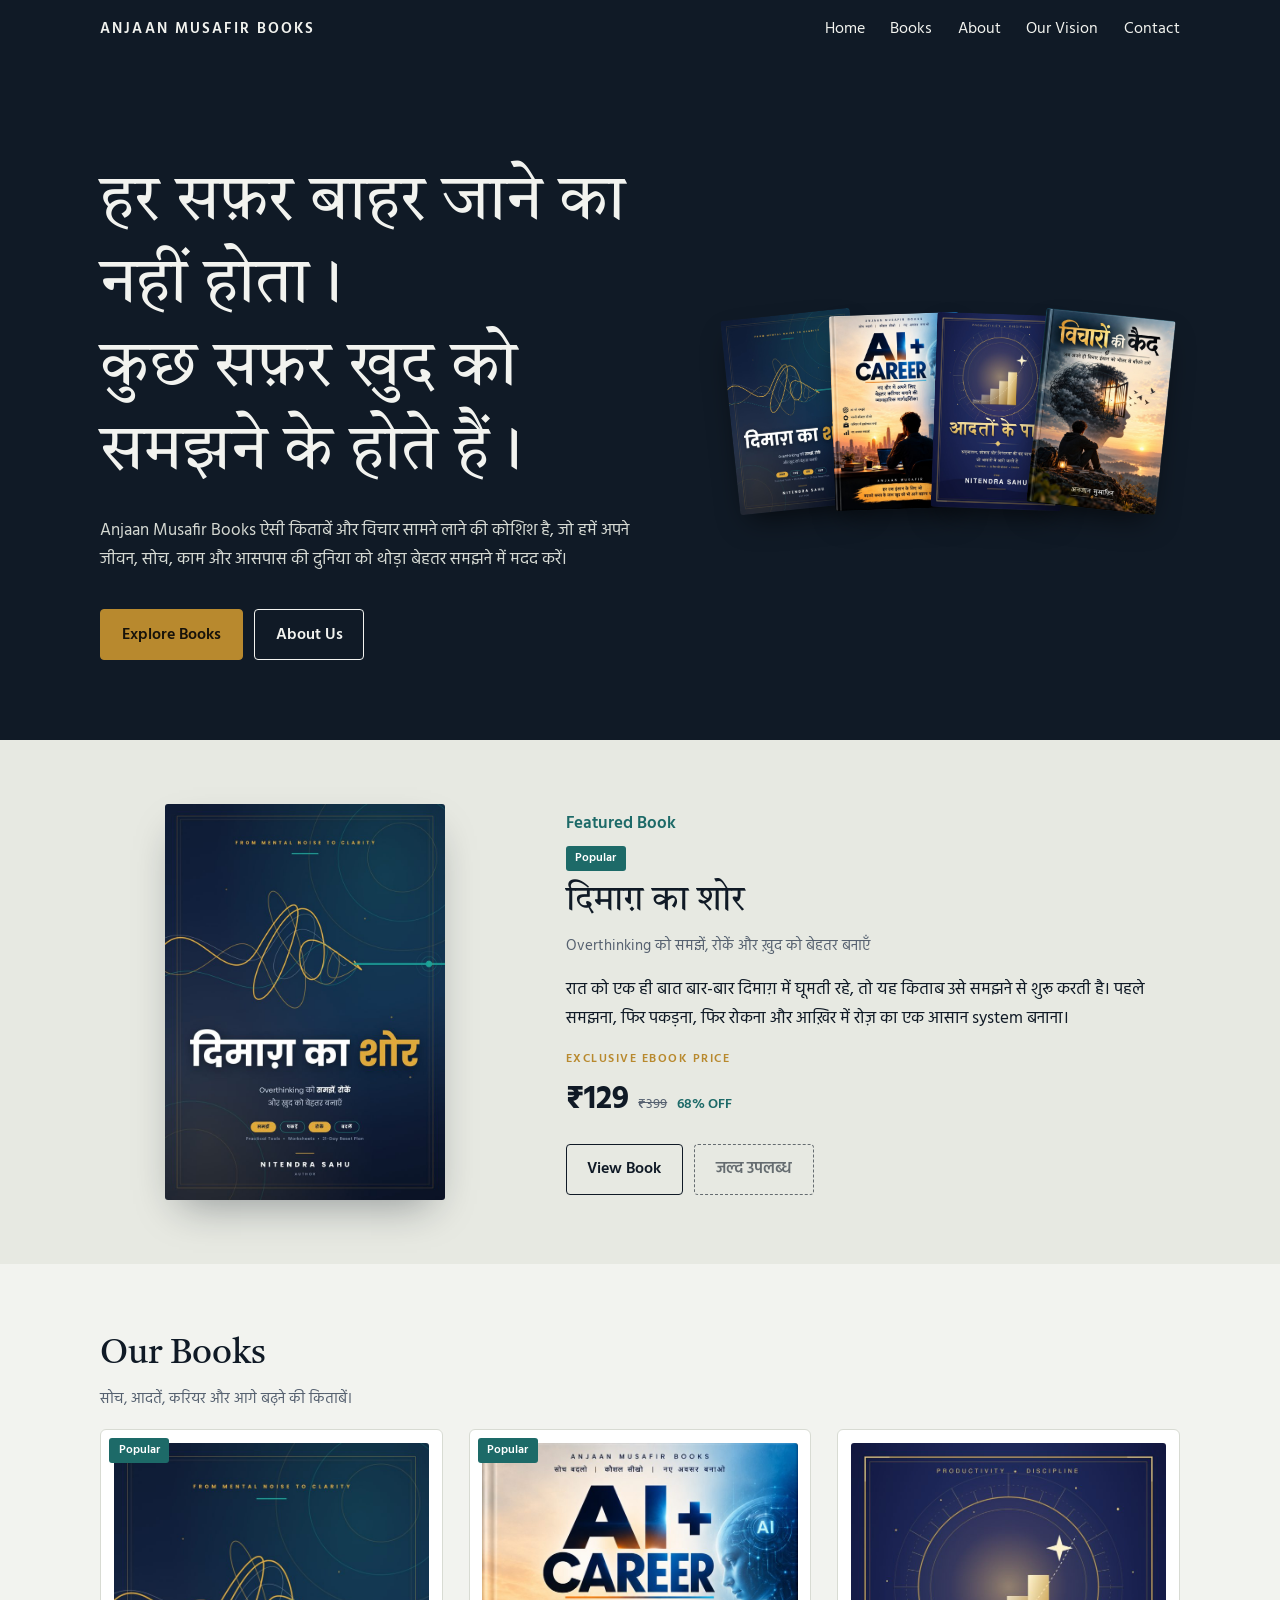
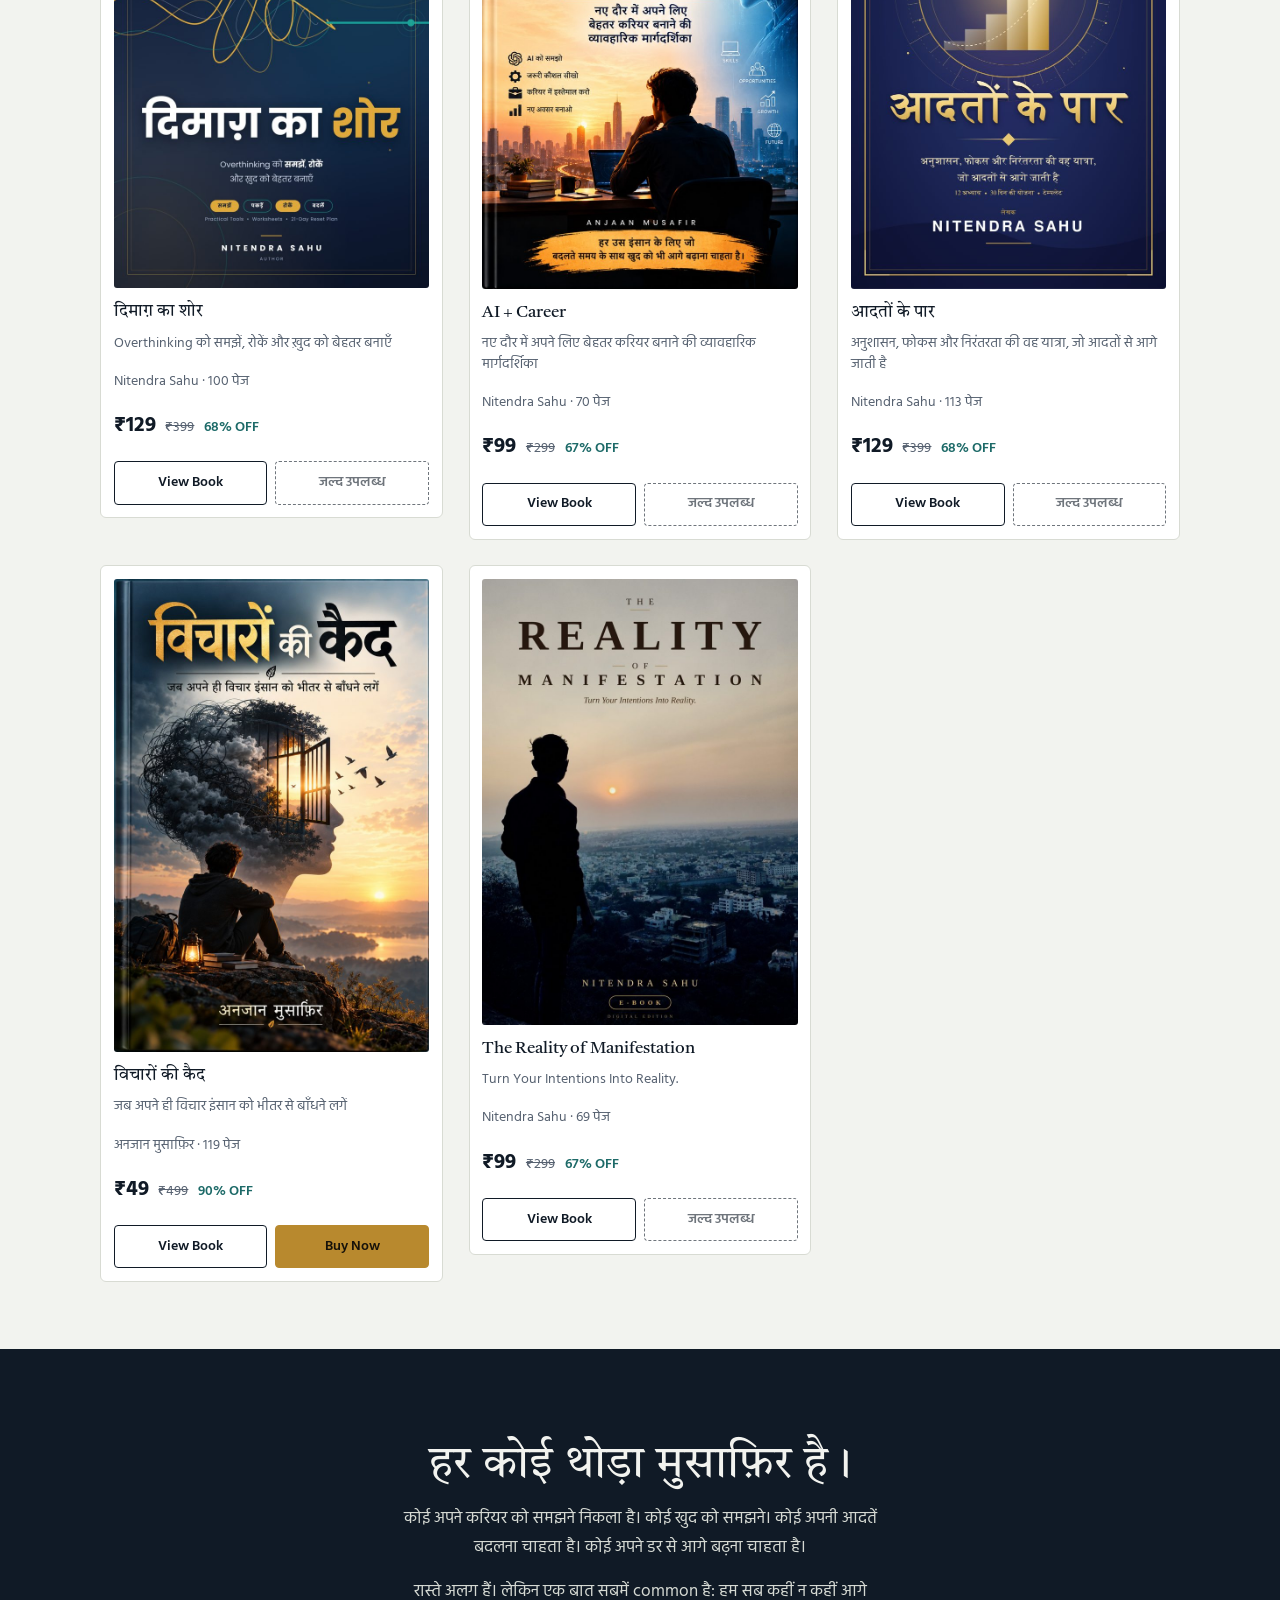
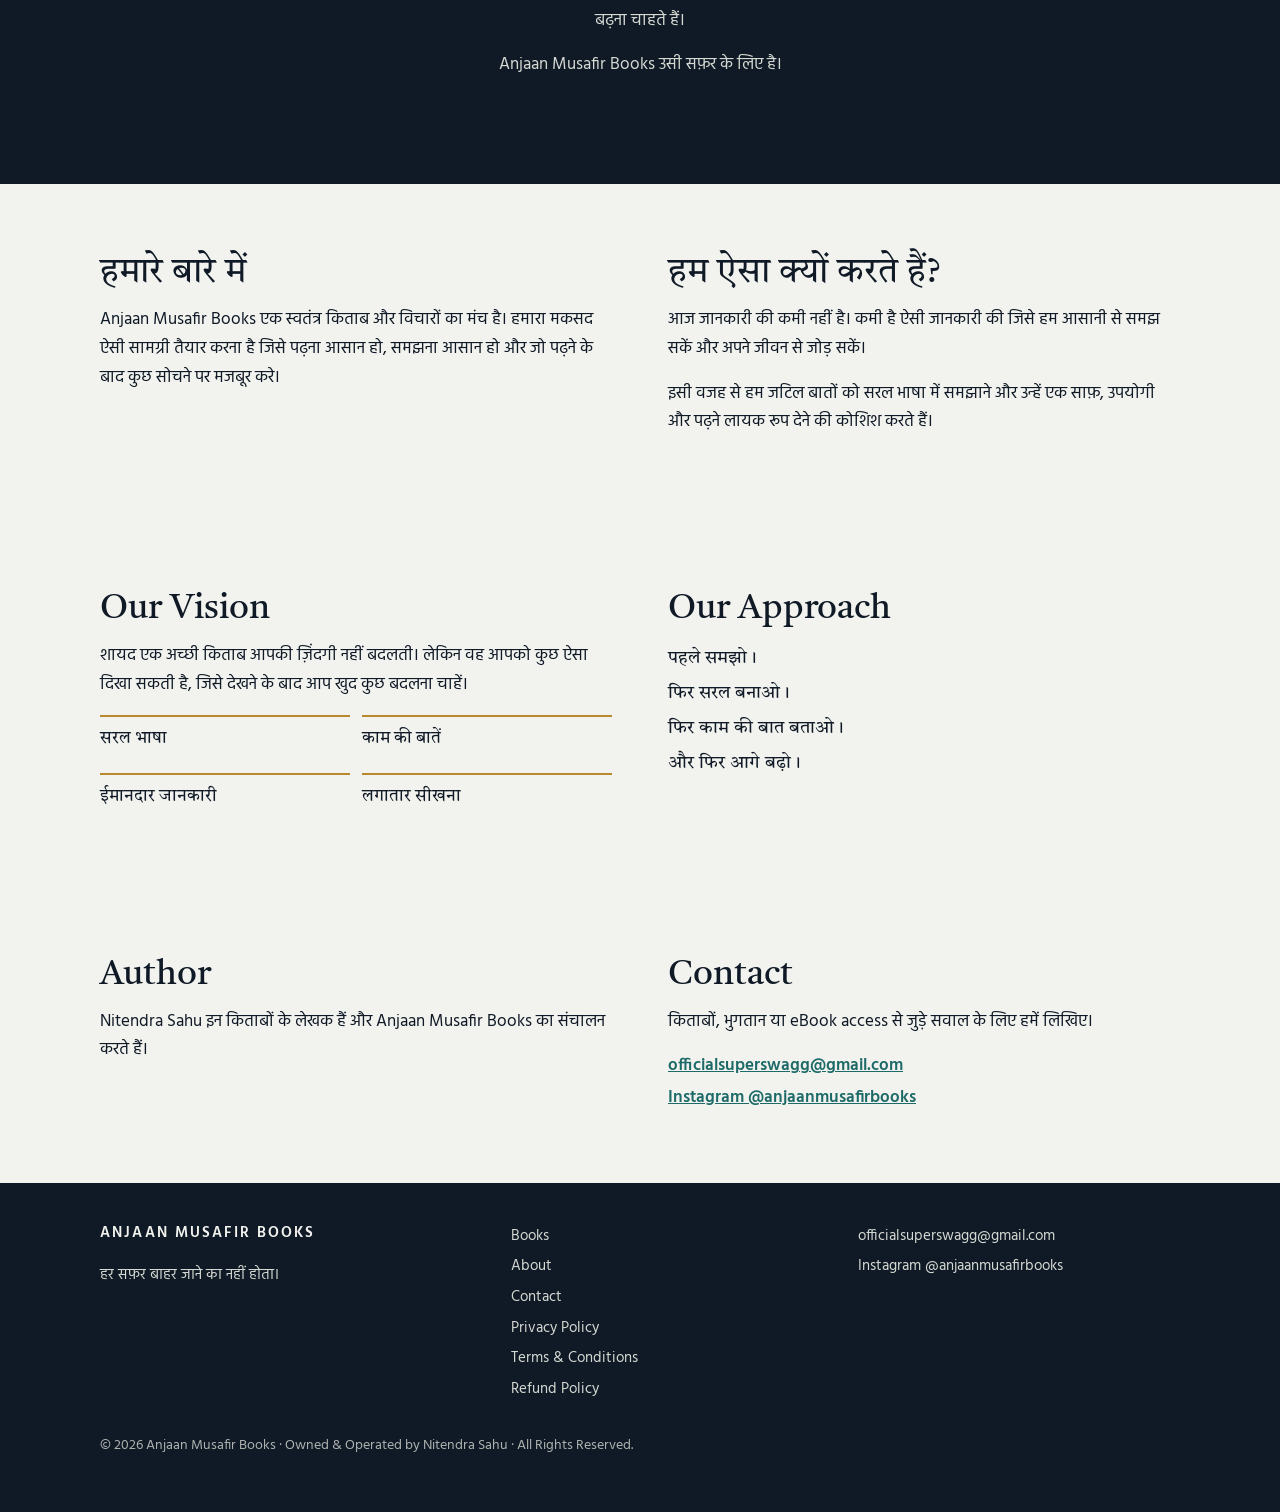
==== index.html @ 86a593a3 "Add files via upload" ====
<!DOCTYPE html>
<html lang="hi">
<head>
<meta charset="utf-8">
<meta name="viewport" content="width=device-width, initial-scale=1">
<title>Anjaan Musafir Books — Hindi eBooks: सोच, आदतें, करियर और AI</title>
<meta name="description" content="Anjaan Musafir Books की Hindi eBooks: Overthinking, आदतें और अनुशासन, AI और करियर, Personal Growth। आसान भाषा, काम की बातें।">
<meta property="og:title" content="Anjaan Musafir Books — Hindi eBooks">
<meta property="og:description" content="हर सफ़र बाहर जाने का नहीं होता। कुछ सफ़र खुद को समझने के होते हैं।">
<meta property="og:type" content="website">
<meta name="keywords" content="Hindi eBooks, Hindi books, self improvement books, productivity books, career books, AI career, Anjaan Musafir Books">
<link rel="icon" href="data:image/svg+xml,%3Csvg xmlns='http://www.w3.org/2000/svg' viewBox='0 0 32 32'%3E%3Crect width='32' height='32' rx='6' fill='%23101a26'/%3E%3Ccircle cx='16' cy='16' r='5' fill='%23b8892e'/%3E%3C/svg%3E">
<link rel="preconnect" href="https://fonts.googleapis.com">
<link rel="preconnect" href="https://fonts.gstatic.com" crossorigin>
<link href="https://fonts.googleapis.com/css2?family=Tiro+Devanagari+Hindi:ital@0;1&family=Hind:wght@400;600&display=swap" rel="stylesheet">
<link rel="stylesheet" href="style.css">
</head>
<body data-page="home">
<a class="skip" href="#books">मुख्य भाग पर जाएँ</a>
<header><div class="wrap bar">
  <a class="logo" href="index.html">ANJAAN MUSAFIR BOOKS</a>
  <button id="menu" aria-expanded="false" aria-controls="nav">Menu</button>
  <nav id="nav" aria-label="Main"><a href="index.html">Home</a><a href="#books">Books</a><a href="#about">About</a><a href="#vision">Our Vision</a><a href="#contact">Contact</a></nav>
</div></header>
<main>
<section class="hero"><div class="wrap">
  <h1>हर सफ़र बाहर जाने का नहीं होता।<br>कुछ सफ़र खुद को समझने के होते हैं।</h1>
  <p>Anjaan Musafir Books ऐसी किताबें और विचार सामने लाने की कोशिश है, जो हमें अपने जीवन, सोच, काम और आसपास की दुनिया को थोड़ा बेहतर समझने में मदद करें।</p>
  <div class="actions"><a class="btn primary" href="#books">Explore Books</a><a class="btn" href="#about">About Us</a></div>
  <div id="herocovers" class="fan" aria-hidden="true"></div>
  <div class="route" aria-hidden="true"></div>
</div></section>

<section id="featured" aria-label="Featured Book"></section>

<section id="books" class="wrap sec"><h2>Our Books</h2><p class="sub">सोच, आदतें, करियर और आगे बढ़ने की किताबें।</p><div id="grid" class="grid"></div></section>

<section class="travel"><div class="wrap">
  <h2>हर कोई थोड़ा मुसाफ़िर है।</h2>
  <p>कोई अपने करियर को समझने निकला है। कोई खुद को समझने। कोई अपनी आदतें बदलना चाहता है। कोई अपने डर से आगे बढ़ना चाहता है।</p>
  <p>रास्ते अलग हैं। लेकिन एक बात सबमें common है: हम सब कहीं न कहीं आगे बढ़ना चाहते हैं।</p>
  <p>Anjaan Musafir Books उसी सफ़र के लिए है।</p>
</div></section>

<section id="about" class="wrap sec about">
  <div><h2>हमारे बारे में</h2><p>Anjaan Musafir Books एक स्वतंत्र किताब और विचारों का मंच है। हमारा मकसद ऐसी सामग्री तैयार करना है जिसे पढ़ना आसान हो, समझना आसान हो और जो पढ़ने के बाद कुछ सोचने पर मजबूर करे।</p></div>
  <div><h2>हम ऐसा क्यों करते हैं?</h2><p>आज जानकारी की कमी नहीं है। कमी है ऐसी जानकारी की जिसे हम आसानी से समझ सकें और अपने जीवन से जोड़ सकें।</p><p>इसी वजह से हम जटिल बातों को सरल भाषा में समझाने और उन्हें एक साफ़, उपयोगी और पढ़ने लायक रूप देने की कोशिश करते हैं।</p></div>
</section>

<section id="vision" class="wrap sec about">
  <div><h2>Our Vision</h2><p>शायद एक अच्छी किताब आपकी ज़िंदगी नहीं बदलती। लेकिन वह आपको कुछ ऐसा दिखा सकती है, जिसे देखने के बाद आप खुद कुछ बदलना चाहें।</p>
  <ul class="vals"><li>सरल भाषा</li><li>काम की बातें</li><li>ईमानदार जानकारी</li><li>लगातार सीखना</li></ul></div>
  <div><h2>Our Approach</h2><p class="approach">पहले समझो।<br>फिर सरल बनाओ।<br>फिर काम की बात बताओ।<br>और फिर आगे बढ़ो।</p></div>
</section>

<section id="contact" class="wrap sec about">
  <div><h2>Author</h2><p>Nitendra Sahu इन किताबों के लेखक हैं और Anjaan Musafir Books का संचालन करते हैं।</p></div>
  <div><h2>Contact</h2><p>किताबों, भुगतान या eBook access से जुड़े सवाल के लिए हमें लिखिए।</p><div id="contactlinks"></div></div>
</section>
</main>
<footer id="foot"></footer>
<script src="books.js"></script>
<script src="app.js"></script>
</body>
</html>
---- style.css ----
:root{--ink:#101a26;--paper:#f2f3ef;--card:#fff;--gold:#b8892e;--teal:#1d6a68;--mute:#566170;--line:#d8dbd3;--serif:"Tiro Devanagari Hindi",Georgia,serif;--sans:"Hind",system-ui,-apple-system,"Segoe UI",sans-serif}
*{box-sizing:border-box}html{scroll-behavior:smooth;scroll-padding-top:70px}
body{margin:0;font:400 1.05rem/1.7 var(--sans);color:var(--ink);background:var(--paper);overflow-x:hidden}
img{max-width:100%;height:auto;display:block}a{color:inherit}
h1,h2,h3{font-family:var(--serif);font-weight:400;line-height:1.3;margin:0 0 .6rem}
h2{font-size:clamp(1.5rem,4.5vw,2.2rem)}h3{font-size:1.15rem}p{margin:0 0 1rem}
.wrap{width:min(1080px,100% - 2.4rem);margin-inline:auto}.narrow{max-width:720px}
:focus-visible{outline:3px solid var(--gold);outline-offset:2px}
.skip{position:absolute;left:-999px}.skip:focus{left:8px;top:8px;background:#fff;padding:.4rem .8rem;z-index:20}
header{position:sticky;top:0;z-index:10;background:var(--ink);color:var(--paper)}
.bar{display:flex;align-items:center;justify-content:space-between;min-height:58px}
.logo{font:600 .95rem var(--sans);letter-spacing:.14em;text-decoration:none}
#menu{background:none;border:1px solid #ffffff55;color:inherit;border-radius:6px;padding:.35rem .7rem;font:inherit;font-size:.95rem}
#nav{display:none;position:absolute;left:0;right:0;top:100%;background:var(--ink);padding:.4rem 1.2rem 1rem}
#nav.open{display:block}#nav a{display:block;padding:.65rem 0;text-decoration:none;border-bottom:1px solid #ffffff22}
@media(min-width:760px){#menu{display:none}#nav,#nav.open{display:flex;position:static;padding:0;gap:1.6rem}#nav a{border:0;padding:0;font-size:.98rem}#nav a:hover{color:var(--gold)}}
.hero{background:var(--ink);color:var(--paper);padding:clamp(3rem,10vw,6.5rem) 0 clamp(3rem,8vw,5rem)}
.hero h1{font-size:clamp(2rem,7.2vw,4rem);max-width:15ch;margin-bottom:1.4rem}
.hero p{max-width:34rem;color:#d5d9d3}
.route{height:0;border-top:2px dashed #ffffff40;margin:2.2rem 0 0;position:relative}
.route:after{content:"";position:absolute;right:12%;top:-7px;width:12px;height:12px;border-radius:50%;background:var(--gold)}
.actions{display:flex;flex-wrap:wrap;gap:.7rem;margin-top:1.2rem}.actions.c{justify-content:center}
.btn{display:inline-block;padding:.7rem 1.3rem;border:1.5px solid currentColor;border-radius:4px;text-decoration:none;font-weight:600;font-size:.98rem;cursor:pointer;text-align:center}
.btn.primary{background:var(--gold);border-color:var(--gold);color:#16120a}.btn.primary:hover{background:#c99a3c}
.btn.light{color:var(--paper)}.hero .btn{color:var(--paper)}.hero .btn.primary{color:#16120a}
.off-btn{opacity:.6;cursor:default;border-style:dashed}
.sec{padding:clamp(2.4rem,7vw,4.2rem) 0}.kicker{color:var(--teal);font-weight:600;margin-bottom:.3rem}
#featured{background:#e7e9e2;padding:clamp(2.4rem,7vw,4rem) 0}
.feat{display:grid;gap:1.8rem;align-items:center}.feat-img img{width:min(280px,70%);margin-inline:auto;box-shadow:0 18px 40px -14px #101a2666;border-radius:3px}
@media(min-width:760px){.feat{grid-template-columns:.8fr 1.2fr;gap:3.5rem}}
.grid{display:grid;grid-template-columns:repeat(2,1fr);gap:1.1rem;align-items:start}
@media(min-width:760px){.grid{grid-template-columns:repeat(3,1fr);gap:1.6rem}}
.card{position:relative;background:var(--card);border:1px solid var(--line);border-radius:6px;padding:.8rem}
.card img{border-radius:3px;margin-bottom:.8rem}.card h3{font-size:1.05rem}
.sub{color:var(--mute);font-size:.95rem}.card .sub{font-size:.88rem;line-height:1.5}.meta{font-size:.85rem;color:var(--mute)}
.card .actions{gap:.5rem}.card .btn{padding:.55rem .5rem;font-size:.88rem;flex:1 1 40%}
.badge{position:absolute;top:.5rem;left:.5rem;z-index:2;background:var(--teal);color:#fff;font-size:.75rem;font-weight:600;padding:.15rem .6rem;border-radius:3px}
.feat .badge,.bhero .badge{position:static;display:inline-block;margin-bottom:.5rem}
.price{display:flex;flex-wrap:wrap;align-items:baseline;gap:.2rem .6rem;margin:.4rem 0}
.price .now{font:700 1.3rem var(--sans)}.price s{color:var(--mute);font-size:.9rem}.price .off{color:var(--teal);font-weight:600;font-size:.88rem}
.price.big .now{font-size:2rem}.plabel{flex-basis:100%;margin:0;font-size:.78rem;letter-spacing:.12em;color:var(--gold);font-weight:600}
.about{display:grid;gap:2rem}@media(min-width:760px){.about{grid-template-columns:1fr 1fr;gap:3.5rem}}
.vals{display:grid;grid-template-columns:repeat(2,1fr);gap:.8rem;padding:0;list-style:none;margin:1rem 0 0}
.vals li{border-top:2px solid var(--gold);padding-top:.5rem;font-family:var(--serif)}
.travel{background:var(--ink);color:var(--paper);text-align:center;padding:clamp(3rem,9vw,5.5rem) 0}
.travel h2{font-size:clamp(1.7rem,5.5vw,2.8rem)}.travel p{max-width:30rem;margin-inline:auto;color:#d5d9d3}
.approach{font-family:var(--serif);font-size:1.15rem;line-height:1.9}
#contactlinks a{display:block;margin:.2rem 0;color:var(--teal);font-weight:600}
footer{background:var(--ink);color:#d5d9d3;padding:2.4rem 0 5rem;font-size:.95rem}
.fgrid{display:grid;gap:1.6rem}@media(min-width:760px){.fgrid{grid-template-columns:1.2fr 1fr 1fr}footer{padding-bottom:2.4rem}}
footer a{display:block;text-decoration:none;padding:.15rem 0}footer a:hover{color:var(--gold)}
.brand{color:var(--paper);letter-spacing:.14em;font-weight:600}.copy{margin-top:1.8rem;font-size:.85rem;opacity:.8}
.bhero{background:#e7e9e2;padding:clamp(2rem,6vw,4rem) 0}.bgrid{display:grid;gap:1.8rem;align-items:center}
.bgrid>img{width:min(260px,68%);margin-inline:auto;box-shadow:0 18px 40px -14px #101a2666;border-radius:3px}
@media(min-width:760px){.bgrid{grid-template-columns:.7fr 1.3fr;gap:3.5rem}}
.bhero h1{font-size:clamp(1.8rem,6vw,3rem)}
ul{padding-left:1.2rem}li{margin-bottom:.4rem}dl{display:grid;grid-template-columns:auto 1fr;gap:.4rem 1.4rem;margin:0}dt{color:var(--mute)}dd{margin:0}
.note{font-size:.9rem;color:var(--mute);margin-top:1rem}
details{border-bottom:1px solid var(--line);padding:.7rem 0}summary{cursor:pointer;font-weight:600}details p{margin:.5rem 0 0;color:var(--mute)}
.final{background:var(--ink);color:var(--paper);text-align:center;padding:3rem 0 4rem}.pv{display:grid;gap:1rem}
.sticky{display:flex;position:fixed;left:0;right:0;bottom:0;z-index:9;background:#fff;border-top:1px solid var(--line);padding:.6rem 1rem;align-items:center;justify-content:space-between;gap:1rem}
.sticky .price{margin:0}.sticky .btn{padding:.55rem 1.4rem}
@media(min-width:760px){.sticky{display:none}}
@media(prefers-reduced-motion:reduce){html{scroll-behavior:auto}}

.fan{display:flex;justify-content:center;margin-top:2.4rem}
.fan img{width:min(24vw,150px);border-radius:3px;box-shadow:0 14px 30px -10px #000a;margin-left:-4vw;transform:rotate(var(--r,0deg))}
.fan img:nth-child(1){--r:-6deg;margin-left:0}.fan img:nth-child(2){--r:-2deg}.fan img:nth-child(3){--r:2deg}.fan img:nth-child(4){--r:6deg}
@media(min-width:760px){.hero .wrap{display:grid;grid-template-columns:1.1fr .9fr;column-gap:3rem;align-items:center}.hero .wrap>*{grid-column:1}.hero .fan{grid-column:2;grid-row:1/5;margin:0}.fan img{width:130px;margin-left:-28px}.route{display:none}}
.chaps{columns:1;padding-left:1.4rem}.chaps li{break-inside:avoid}@media(min-width:760px){.chaps{columns:2;column-gap:2.4rem;max-width:none}}
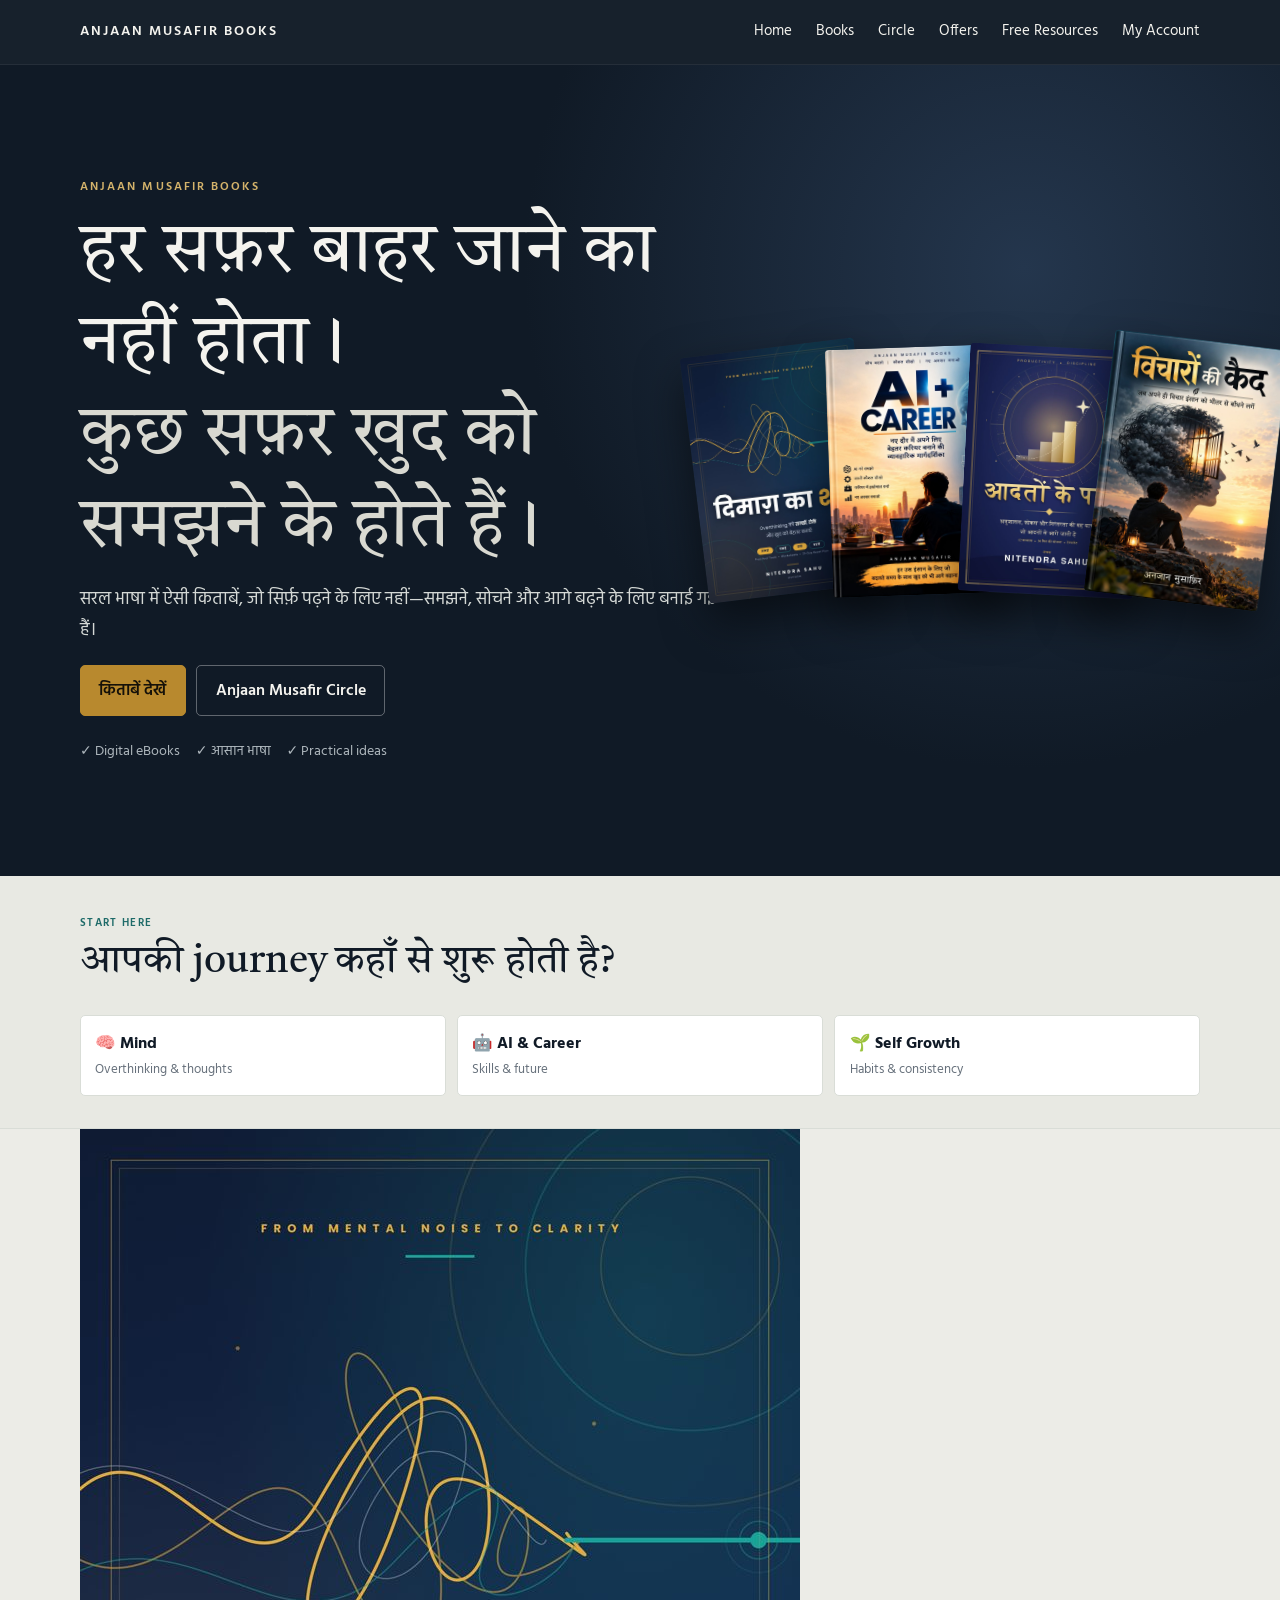
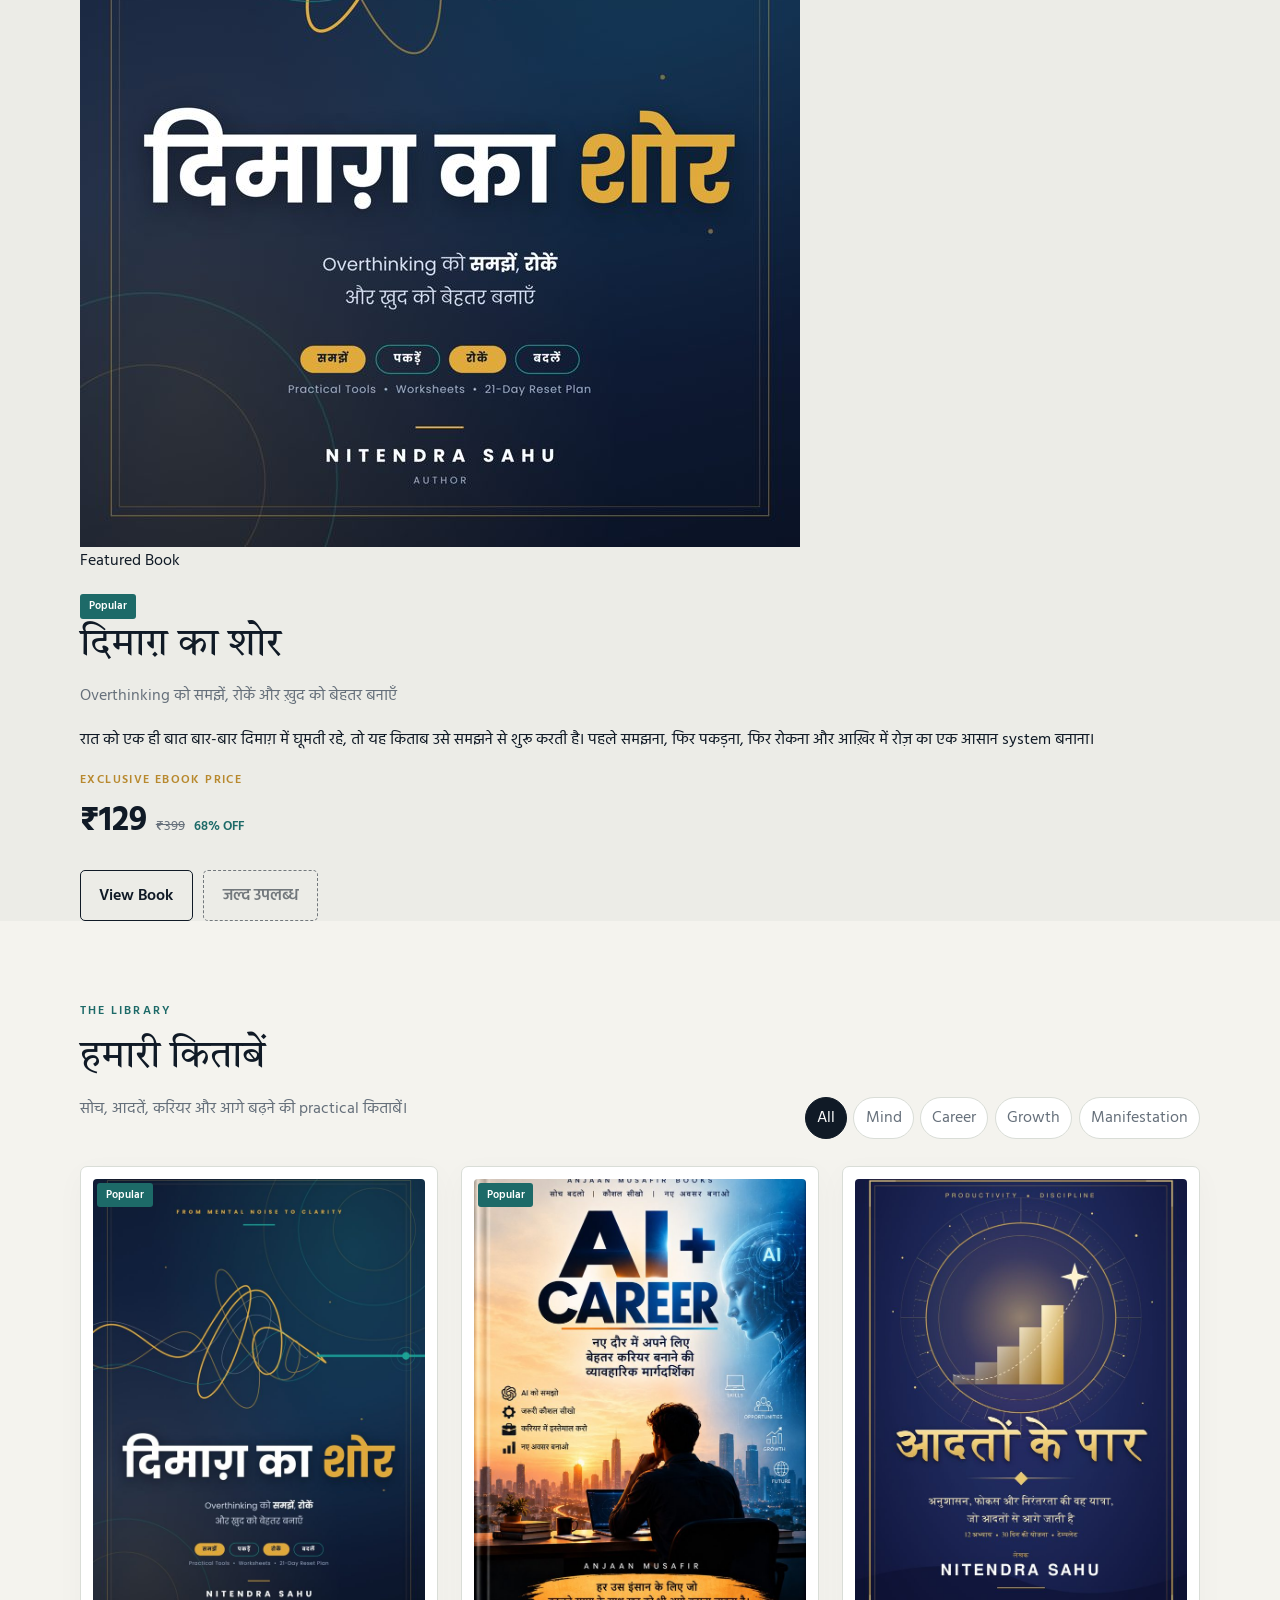
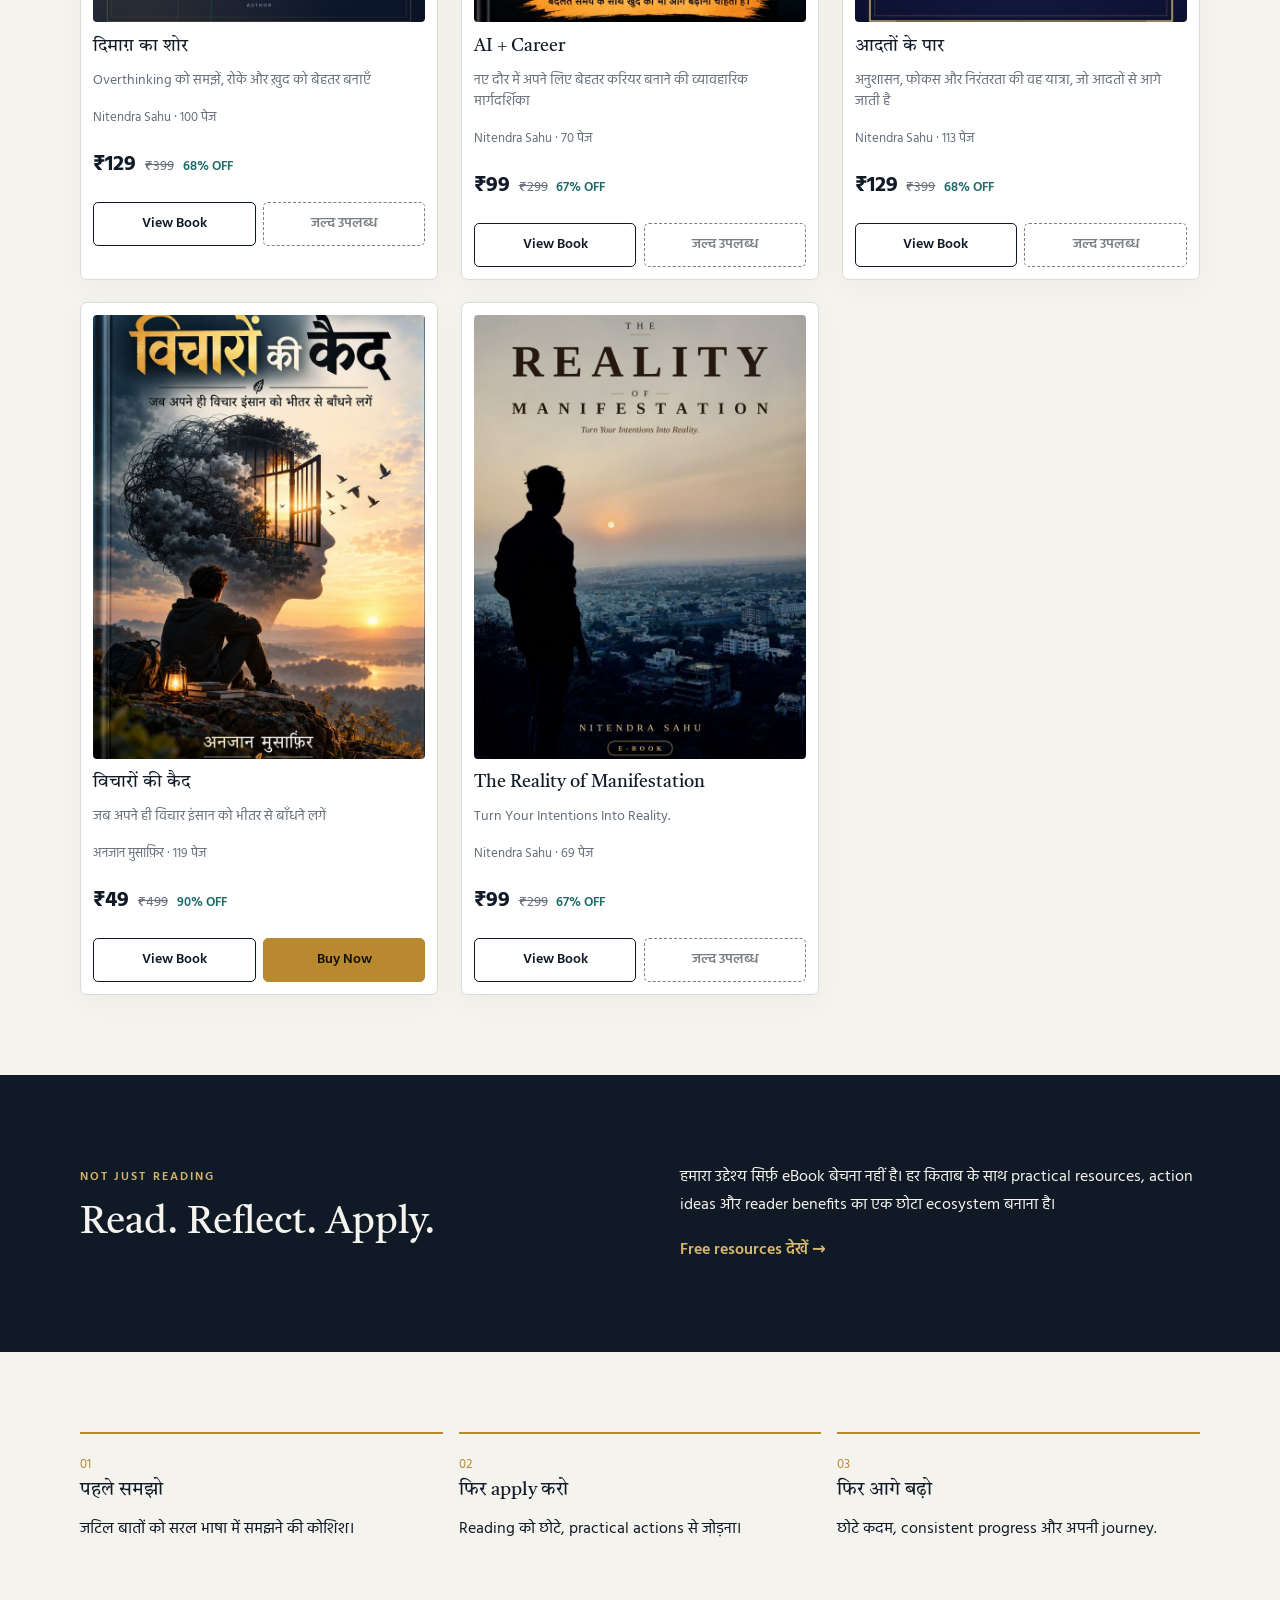
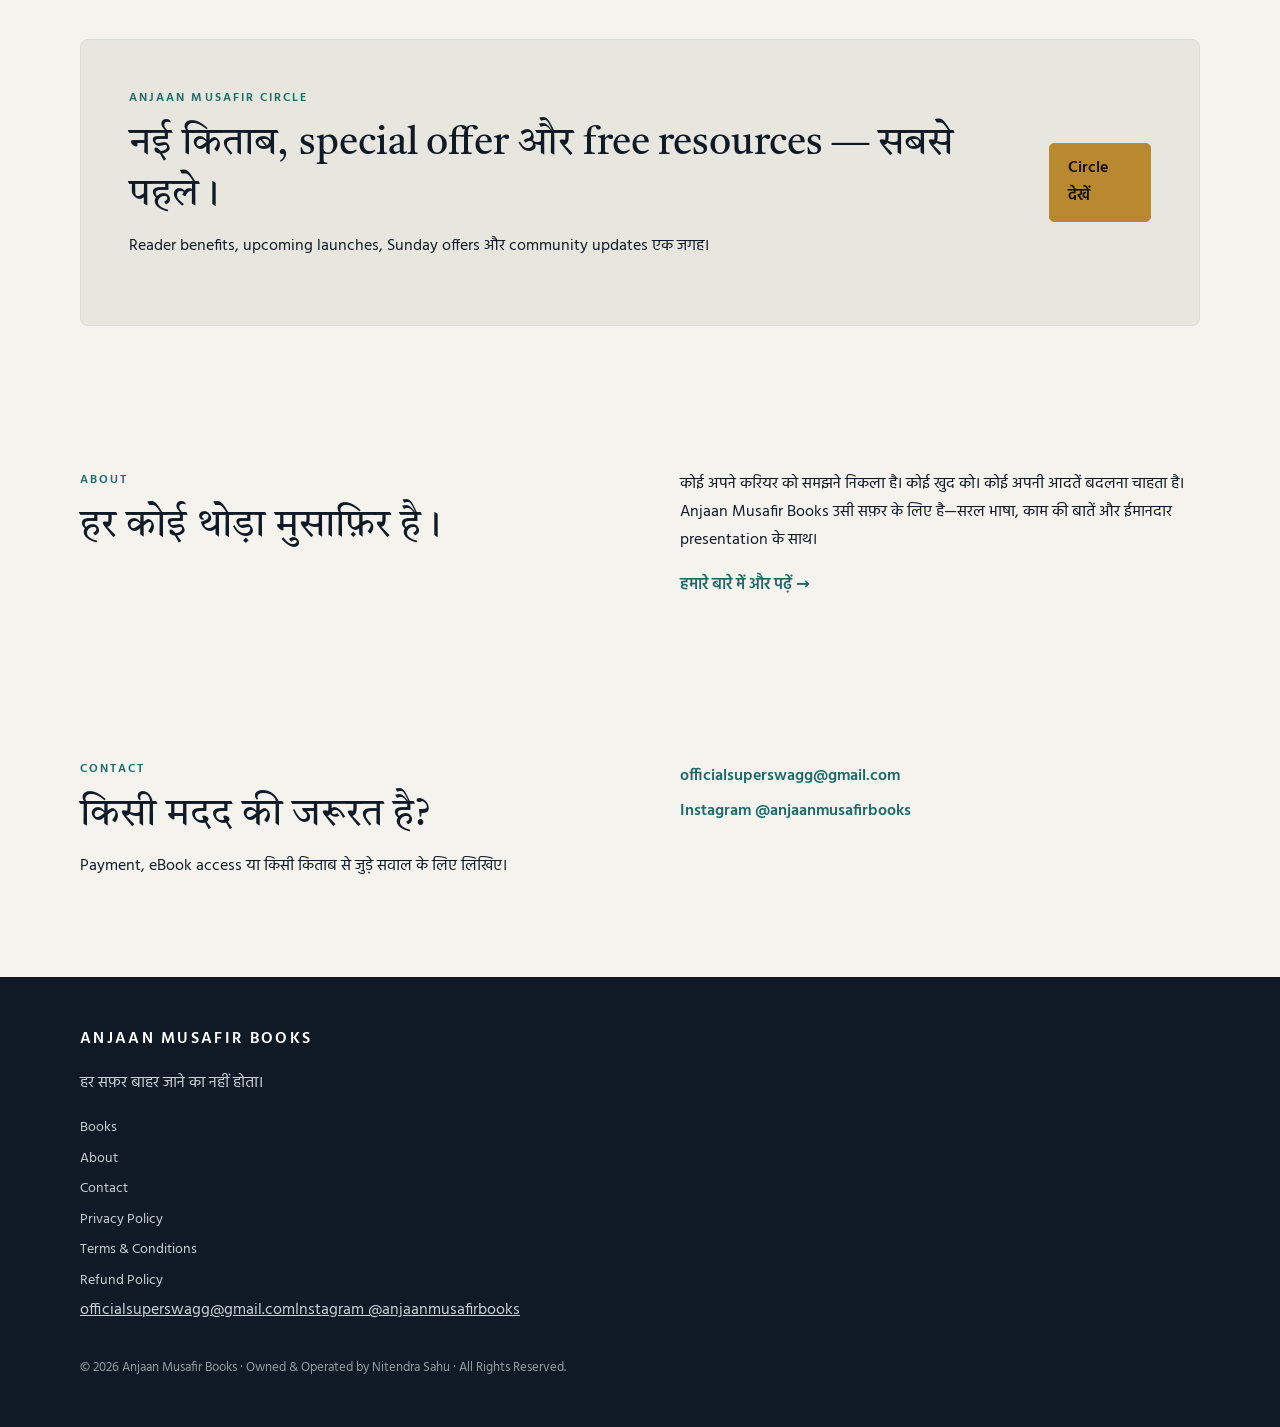
==== commit f89f559e: "Add files via upload" ====
--- a/index.html
+++ b/index.html
@@ -3,63 +3,114 @@
 <head>
 <meta charset="utf-8">
 <meta name="viewport" content="width=device-width, initial-scale=1">
-<title>Anjaan Musafir Books — Hindi eBooks: सोच, आदतें, करियर और AI</title>
-<meta name="description" content="Anjaan Musafir Books की Hindi eBooks: Overthinking, आदतें और अनुशासन, AI और करियर, Personal Growth। आसान भाषा, काम की बातें।">
-<meta property="og:title" content="Anjaan Musafir Books — Hindi eBooks">
+<title>Anjaan Musafir Books — Hindi eBooks</title>
+<meta name="description" content="Anjaan Musafir Books — सोच, आदतें, करियर और self-growth पर सरल और practical eBooks.">
+<meta property="og:title" content="Anjaan Musafir Books">
 <meta property="og:description" content="हर सफ़र बाहर जाने का नहीं होता। कुछ सफ़र खुद को समझने के होते हैं।">
 <meta property="og:type" content="website">
-<meta name="keywords" content="Hindi eBooks, Hindi books, self improvement books, productivity books, career books, AI career, Anjaan Musafir Books">
-<link rel="icon" href="data:image/svg+xml,%3Csvg xmlns='http://www.w3.org/2000/svg' viewBox='0 0 32 32'%3E%3Crect width='32' height='32' rx='6' fill='%23101a26'/%3E%3Ccircle cx='16' cy='16' r='5' fill='%23b8892e'/%3E%3C/svg%3E">
+<meta name="theme-color" content="#101a26">
+<link rel="icon" href="data:image/svg+xml,%3Csvg xmlns='http://www.w3.org/2000/svg' viewBox='0 0 32 32'%3E%3Crect width='32' height='32' rx='7' fill='%23101a26'/%3E%3Ccircle cx='16' cy='16' r='5' fill='%23b8892e'/%3E%3C/svg%3E">
 <link rel="preconnect" href="https://fonts.googleapis.com">
 <link rel="preconnect" href="https://fonts.gstatic.com" crossorigin>
-<link href="https://fonts.googleapis.com/css2?family=Tiro+Devanagari+Hindi:ital@0;1&family=Hind:wght@400;600&display=swap" rel="stylesheet">
+<link href="https://fonts.googleapis.com/css2?family=Tiro+Devanagari+Hindi:ital@0;1&family=Hind:wght@400;500;600&display=swap" rel="stylesheet">
 <link rel="stylesheet" href="style.css">
 </head>
 <body data-page="home">
 <a class="skip" href="#books">मुख्य भाग पर जाएँ</a>
-<header><div class="wrap bar">
-  <a class="logo" href="index.html">ANJAAN MUSAFIR BOOKS</a>
-  <button id="menu" aria-expanded="false" aria-controls="nav">Menu</button>
-  <nav id="nav" aria-label="Main"><a href="index.html">Home</a><a href="#books">Books</a><a href="#about">About</a><a href="#vision">Our Vision</a><a href="#contact">Contact</a></nav>
-</div></header>
+<header>
+  <div class="wrap bar">
+    <a class="logo" href="index.html">ANJAAN MUSAFIR BOOKS</a>
+    <button id="menu" class="menu" aria-expanded="false" aria-controls="nav">Menu</button>
+    <nav id="nav" aria-label="Main navigation">
+      <a href="index.html">Home</a>
+      <a href="index.html#books">Books</a>
+      <a href="circle.html">Circle</a>
+      <a href="offers.html">Offers</a>
+      <a href="resources.html">Free Resources</a>
+      <a href="account.html">My Account</a>
+    </nav>
+  </div>
+</header>
+
 <main>
-<section class="hero"><div class="wrap">
-  <h1>हर सफ़र बाहर जाने का नहीं होता।<br>कुछ सफ़र खुद को समझने के होते हैं।</h1>
-  <p>Anjaan Musafir Books ऐसी किताबें और विचार सामने लाने की कोशिश है, जो हमें अपने जीवन, सोच, काम और आसपास की दुनिया को थोड़ा बेहतर समझने में मदद करें।</p>
-  <div class="actions"><a class="btn primary" href="#books">Explore Books</a><a class="btn" href="#about">About Us</a></div>
-  <div id="herocovers" class="fan" aria-hidden="true"></div>
-  <div class="route" aria-hidden="true"></div>
-</div></section>
-
-<section id="featured" aria-label="Featured Book"></section>
-
-<section id="books" class="wrap sec"><h2>Our Books</h2><p class="sub">सोच, आदतें, करियर और आगे बढ़ने की किताबें।</p><div id="grid" class="grid"></div></section>
-
-<section class="travel"><div class="wrap">
-  <h2>हर कोई थोड़ा मुसाफ़िर है।</h2>
-  <p>कोई अपने करियर को समझने निकला है। कोई खुद को समझने। कोई अपनी आदतें बदलना चाहता है। कोई अपने डर से आगे बढ़ना चाहता है।</p>
-  <p>रास्ते अलग हैं। लेकिन एक बात सबमें common है: हम सब कहीं न कहीं आगे बढ़ना चाहते हैं।</p>
-  <p>Anjaan Musafir Books उसी सफ़र के लिए है।</p>
-</div></section>
-
-<section id="about" class="wrap sec about">
-  <div><h2>हमारे बारे में</h2><p>Anjaan Musafir Books एक स्वतंत्र किताब और विचारों का मंच है। हमारा मकसद ऐसी सामग्री तैयार करना है जिसे पढ़ना आसान हो, समझना आसान हो और जो पढ़ने के बाद कुछ सोचने पर मजबूर करे।</p></div>
-  <div><h2>हम ऐसा क्यों करते हैं?</h2><p>आज जानकारी की कमी नहीं है। कमी है ऐसी जानकारी की जिसे हम आसानी से समझ सकें और अपने जीवन से जोड़ सकें।</p><p>इसी वजह से हम जटिल बातों को सरल भाषा में समझाने और उन्हें एक साफ़, उपयोगी और पढ़ने लायक रूप देने की कोशिश करते हैं।</p></div>
+<section class="hero">
+  <div class="wrap hero-grid">
+    <div>
+      <p class="eyebrow">ANJAAN MUSAFIR BOOKS</p>
+      <h1>हर सफ़र बाहर जाने का नहीं होता।<br><span>कुछ सफ़र खुद को समझने के होते हैं।</span></h1>
+      <p class="hero-copy">सरल भाषा में ऐसी किताबें, जो सिर्फ़ पढ़ने के लिए नहीं—समझने, सोचने और आगे बढ़ने के लिए बनाई गई हैं।</p>
+      <div class="actions">
+        <a class="btn primary" href="#books">किताबें देखें</a>
+        <a class="btn ghost" href="circle.html">Anjaan Musafir Circle</a>
+      </div>
+      <div class="trust-row">
+        <span>✓ Digital eBooks</span><span>✓ आसान भाषा</span><span>✓ Practical ideas</span>
+      </div>
+    </div>
+    <div id="herocovers" class="hero-covers" aria-hidden="true"></div>
+  </div>
 </section>
 
-<section id="vision" class="wrap sec about">
-  <div><h2>Our Vision</h2><p>शायद एक अच्छी किताब आपकी ज़िंदगी नहीं बदलती। लेकिन वह आपको कुछ ऐसा दिखा सकती है, जिसे देखने के बाद आप खुद कुछ बदलना चाहें।</p>
-  <ul class="vals"><li>सरल भाषा</li><li>काम की बातें</li><li>ईमानदार जानकारी</li><li>लगातार सीखना</li></ul></div>
-  <div><h2>Our Approach</h2><p class="approach">पहले समझो।<br>फिर सरल बनाओ।<br>फिर काम की बात बताओ।<br>और फिर आगे बढ़ो।</p></div>
+<section class="intro-strip">
+  <div class="wrap intro-grid">
+    <div><span class="mini-label">START HERE</span><h2>आपकी journey कहाँ से शुरू होती है?</h2></div>
+    <div class="journey-links">
+      <a href="#books" data-filter="mind"><b>🧠 Mind</b><span>Overthinking & thoughts</span></a>
+      <a href="#books" data-filter="career"><b>🤖 AI & Career</b><span>Skills & future</span></a>
+      <a href="#books" data-filter="growth"><b>🌱 Self Growth</b><span>Habits & consistency</span></a>
+    </div>
+  </div>
 </section>
 
-<section id="contact" class="wrap sec about">
-  <div><h2>Author</h2><p>Nitendra Sahu इन किताबों के लेखक हैं और Anjaan Musafir Books का संचालन करते हैं।</p></div>
-  <div><h2>Contact</h2><p>किताबों, भुगतान या eBook access से जुड़े सवाल के लिए हमें लिखिए।</p><div id="contactlinks"></div></div>
+<section id="featured" aria-label="Featured book"></section>
+
+<section id="books" class="wrap section">
+  <div class="section-head">
+    <div><p class="eyebrow dark">THE LIBRARY</p><h2>हमारी किताबें</h2><p class="sub">सोच, आदतें, करियर और आगे बढ़ने की practical किताबें।</p></div>
+    <div class="filters" aria-label="Book filters">
+      <button class="filter active" data-filter="all">All</button>
+      <button class="filter" data-filter="mind">Mind</button>
+      <button class="filter" data-filter="career">Career</button>
+      <button class="filter" data-filter="growth">Growth</button>
+      <button class="filter" data-filter="manifestation">Manifestation</button>
+    </div>
+  </div>
+  <div id="grid" class="grid"></div>
+</section>
+
+<section class="dark-section">
+  <div class="wrap split">
+    <div><p class="eyebrow">NOT JUST READING</p><h2>Read. Reflect. Apply.</h2></div>
+    <div><p>हमारा उद्देश्य सिर्फ़ eBook बेचना नहीं है। हर किताब के साथ practical resources, action ideas और reader benefits का एक छोटा ecosystem बनाना है।</p><a class="text-link" href="resources.html">Free resources देखें →</a></div>
+  </div>
+</section>
+
+<section class="wrap section value-grid">
+  <div class="value-card"><span>01</span><h3>पहले समझो</h3><p>जटिल बातों को सरल भाषा में समझने की कोशिश।</p></div>
+  <div class="value-card"><span>02</span><h3>फिर apply करो</h3><p>Reading को छोटे, practical actions से जोड़ना।</p></div>
+  <div class="value-card"><span>03</span><h3>फिर आगे बढ़ो</h3><p>छोटे कदम, consistent progress और अपनी journey.</p></div>
+</section>
+
+<section class="circle-preview">
+  <div class="wrap circle-card">
+    <div><p class="eyebrow dark">ANJAAN MUSAFIR CIRCLE</p><h2>नई किताब, special offer और free resources — सबसे पहले।</h2><p>Reader benefits, upcoming launches, Sunday offers और community updates एक जगह।</p></div>
+    <a class="btn primary" href="circle.html">Circle देखें</a>
+  </div>
+</section>
+
+<section class="wrap section about">
+  <div><p class="eyebrow dark">ABOUT</p><h2>हर कोई थोड़ा मुसाफ़िर है।</h2></div>
+  <div><p>कोई अपने करियर को समझने निकला है। कोई खुद को। कोई अपनी आदतें बदलना चाहता है। Anjaan Musafir Books उसी सफ़र के लिए है—सरल भाषा, काम की बातें और ईमानदार presentation के साथ।</p><a class="text-link" href="index.html#contact">हमारे बारे में और पढ़ें →</a></div>
+</section>
+
+<section id="contact" class="wrap section contact-grid">
+  <div><p class="eyebrow dark">CONTACT</p><h2>किसी मदद की जरूरत है?</h2><p>Payment, eBook access या किसी किताब से जुड़े सवाल के लिए लिखिए।</p></div>
+  <div id="contactlinks" class="contact-links"></div>
 </section>
 </main>
+
 <footer id="foot"></footer>
 <script src="books.js"></script>
 <script src="app.js"></script>
 </body>
-</html>
+</html>
--- a/style.css
+++ b/style.css
@@ -1,70 +1,20 @@
-:root{--ink:#101a26;--paper:#f2f3ef;--card:#fff;--gold:#b8892e;--teal:#1d6a68;--mute:#566170;--line:#d8dbd3;--serif:"Tiro Devanagari Hindi",Georgia,serif;--sans:"Hind",system-ui,-apple-system,"Segoe UI",sans-serif}
-*{box-sizing:border-box}html{scroll-behavior:smooth;scroll-padding-top:70px}
-body{margin:0;font:400 1.05rem/1.7 var(--sans);color:var(--ink);background:var(--paper);overflow-x:hidden}
-img{max-width:100%;height:auto;display:block}a{color:inherit}
-h1,h2,h3{font-family:var(--serif);font-weight:400;line-height:1.3;margin:0 0 .6rem}
-h2{font-size:clamp(1.5rem,4.5vw,2.2rem)}h3{font-size:1.15rem}p{margin:0 0 1rem}
-.wrap{width:min(1080px,100% - 2.4rem);margin-inline:auto}.narrow{max-width:720px}
-:focus-visible{outline:3px solid var(--gold);outline-offset:2px}
-.skip{position:absolute;left:-999px}.skip:focus{left:8px;top:8px;background:#fff;padding:.4rem .8rem;z-index:20}
-header{position:sticky;top:0;z-index:10;background:var(--ink);color:var(--paper)}
-.bar{display:flex;align-items:center;justify-content:space-between;min-height:58px}
-.logo{font:600 .95rem var(--sans);letter-spacing:.14em;text-decoration:none}
-#menu{background:none;border:1px solid #ffffff55;color:inherit;border-radius:6px;padding:.35rem .7rem;font:inherit;font-size:.95rem}
-#nav{display:none;position:absolute;left:0;right:0;top:100%;background:var(--ink);padding:.4rem 1.2rem 1rem}
-#nav.open{display:block}#nav a{display:block;padding:.65rem 0;text-decoration:none;border-bottom:1px solid #ffffff22}
-@media(min-width:760px){#menu{display:none}#nav,#nav.open{display:flex;position:static;padding:0;gap:1.6rem}#nav a{border:0;padding:0;font-size:.98rem}#nav a:hover{color:var(--gold)}}
-.hero{background:var(--ink);color:var(--paper);padding:clamp(3rem,10vw,6.5rem) 0 clamp(3rem,8vw,5rem)}
-.hero h1{font-size:clamp(2rem,7.2vw,4rem);max-width:15ch;margin-bottom:1.4rem}
-.hero p{max-width:34rem;color:#d5d9d3}
-.route{height:0;border-top:2px dashed #ffffff40;margin:2.2rem 0 0;position:relative}
-.route:after{content:"";position:absolute;right:12%;top:-7px;width:12px;height:12px;border-radius:50%;background:var(--gold)}
-.actions{display:flex;flex-wrap:wrap;gap:.7rem;margin-top:1.2rem}.actions.c{justify-content:center}
-.btn{display:inline-block;padding:.7rem 1.3rem;border:1.5px solid currentColor;border-radius:4px;text-decoration:none;font-weight:600;font-size:.98rem;cursor:pointer;text-align:center}
-.btn.primary{background:var(--gold);border-color:var(--gold);color:#16120a}.btn.primary:hover{background:#c99a3c}
-.btn.light{color:var(--paper)}.hero .btn{color:var(--paper)}.hero .btn.primary{color:#16120a}
-.off-btn{opacity:.6;cursor:default;border-style:dashed}
-.sec{padding:clamp(2.4rem,7vw,4.2rem) 0}.kicker{color:var(--teal);font-weight:600;margin-bottom:.3rem}
-#featured{background:#e7e9e2;padding:clamp(2.4rem,7vw,4rem) 0}
-.feat{display:grid;gap:1.8rem;align-items:center}.feat-img img{width:min(280px,70%);margin-inline:auto;box-shadow:0 18px 40px -14px #101a2666;border-radius:3px}
-@media(min-width:760px){.feat{grid-template-columns:.8fr 1.2fr;gap:3.5rem}}
-.grid{display:grid;grid-template-columns:repeat(2,1fr);gap:1.1rem;align-items:start}
-@media(min-width:760px){.grid{grid-template-columns:repeat(3,1fr);gap:1.6rem}}
-.card{position:relative;background:var(--card);border:1px solid var(--line);border-radius:6px;padding:.8rem}
-.card img{border-radius:3px;margin-bottom:.8rem}.card h3{font-size:1.05rem}
-.sub{color:var(--mute);font-size:.95rem}.card .sub{font-size:.88rem;line-height:1.5}.meta{font-size:.85rem;color:var(--mute)}
-.card .actions{gap:.5rem}.card .btn{padding:.55rem .5rem;font-size:.88rem;flex:1 1 40%}
-.badge{position:absolute;top:.5rem;left:.5rem;z-index:2;background:var(--teal);color:#fff;font-size:.75rem;font-weight:600;padding:.15rem .6rem;border-radius:3px}
-.feat .badge,.bhero .badge{position:static;display:inline-block;margin-bottom:.5rem}
-.price{display:flex;flex-wrap:wrap;align-items:baseline;gap:.2rem .6rem;margin:.4rem 0}
-.price .now{font:700 1.3rem var(--sans)}.price s{color:var(--mute);font-size:.9rem}.price .off{color:var(--teal);font-weight:600;font-size:.88rem}
-.price.big .now{font-size:2rem}.plabel{flex-basis:100%;margin:0;font-size:.78rem;letter-spacing:.12em;color:var(--gold);font-weight:600}
-.about{display:grid;gap:2rem}@media(min-width:760px){.about{grid-template-columns:1fr 1fr;gap:3.5rem}}
-.vals{display:grid;grid-template-columns:repeat(2,1fr);gap:.8rem;padding:0;list-style:none;margin:1rem 0 0}
-.vals li{border-top:2px solid var(--gold);padding-top:.5rem;font-family:var(--serif)}
-.travel{background:var(--ink);color:var(--paper);text-align:center;padding:clamp(3rem,9vw,5.5rem) 0}
-.travel h2{font-size:clamp(1.7rem,5.5vw,2.8rem)}.travel p{max-width:30rem;margin-inline:auto;color:#d5d9d3}
-.approach{font-family:var(--serif);font-size:1.15rem;line-height:1.9}
-#contactlinks a{display:block;margin:.2rem 0;color:var(--teal);font-weight:600}
-footer{background:var(--ink);color:#d5d9d3;padding:2.4rem 0 5rem;font-size:.95rem}
-.fgrid{display:grid;gap:1.6rem}@media(min-width:760px){.fgrid{grid-template-columns:1.2fr 1fr 1fr}footer{padding-bottom:2.4rem}}
-footer a{display:block;text-decoration:none;padding:.15rem 0}footer a:hover{color:var(--gold)}
-.brand{color:var(--paper);letter-spacing:.14em;font-weight:600}.copy{margin-top:1.8rem;font-size:.85rem;opacity:.8}
-.bhero{background:#e7e9e2;padding:clamp(2rem,6vw,4rem) 0}.bgrid{display:grid;gap:1.8rem;align-items:center}
-.bgrid>img{width:min(260px,68%);margin-inline:auto;box-shadow:0 18px 40px -14px #101a2666;border-radius:3px}
-@media(min-width:760px){.bgrid{grid-template-columns:.7fr 1.3fr;gap:3.5rem}}
-.bhero h1{font-size:clamp(1.8rem,6vw,3rem)}
-ul{padding-left:1.2rem}li{margin-bottom:.4rem}dl{display:grid;grid-template-columns:auto 1fr;gap:.4rem 1.4rem;margin:0}dt{color:var(--mute)}dd{margin:0}
-.note{font-size:.9rem;color:var(--mute);margin-top:1rem}
-details{border-bottom:1px solid var(--line);padding:.7rem 0}summary{cursor:pointer;font-weight:600}details p{margin:.5rem 0 0;color:var(--mute)}
-.final{background:var(--ink);color:var(--paper);text-align:center;padding:3rem 0 4rem}.pv{display:grid;gap:1rem}
-.sticky{display:flex;position:fixed;left:0;right:0;bottom:0;z-index:9;background:#fff;border-top:1px solid var(--line);padding:.6rem 1rem;align-items:center;justify-content:space-between;gap:1rem}
-.sticky .price{margin:0}.sticky .btn{padding:.55rem 1.4rem}
-@media(min-width:760px){.sticky{display:none}}
+:root{--ink:#101a26;--ink2:#172333;--paper:#f4f3ee;--card:#fff;--gold:#b8892e;--gold2:#d0a64d;--teal:#1d6a68;--mute:#66707b;--line:#d9ddd7;--serif:"Tiro Devanagari Hindi",Georgia,serif;--sans:"Hind",system-ui,-apple-system,"Segoe UI",sans-serif}
+*{box-sizing:border-box}html{scroll-behavior:smooth;scroll-padding-top:76px}body{margin:0;background:var(--paper);color:var(--ink);font:400 1.03rem/1.72 var(--sans);overflow-x:hidden}img{max-width:100%;display:block}a{color:inherit}button{font:inherit}
+h1,h2,h3{font-family:var(--serif);font-weight:400;line-height:1.3;margin:0 0 .7rem}h1{font-size:clamp(2.2rem,7vw,4.4rem)}h2{font-size:clamp(1.65rem,4.5vw,2.45rem)}h3{font-size:1.2rem}p{margin:0 0 1rem}.wrap{width:min(1120px,calc(100% - 2.4rem));margin-inline:auto}.narrow{max-width:760px}.micro{font-size:.84rem;color:var(--mute)}.sub{color:var(--mute)}.eyebrow{font:600 .76rem var(--sans);letter-spacing:.17em;text-transform:uppercase;color:#d4b36b;margin-bottom:.7rem}.eyebrow.dark{color:var(--teal)}.mini-label{font:600 .7rem var(--sans);letter-spacing:.12em;text-transform:uppercase;color:var(--teal);margin-bottom:.25rem}.skip{position:absolute;left:-999px}.skip:focus{left:8px;top:8px;background:#fff;padding:.4rem .8rem;z-index:50}
+header{position:sticky;top:0;z-index:20;background:rgba(16,26,38,.97);color:var(--paper);backdrop-filter:blur(10px);border-bottom:1px solid #ffffff10}.bar{min-height:64px;display:flex;align-items:center;justify-content:space-between}.logo{text-decoration:none;font-weight:600;letter-spacing:.14em;font-size:.9rem}.menu{background:none;border:1px solid #ffffff33;color:inherit;border-radius:5px;padding:.35rem .65rem}.menu:focus-visible,.btn:focus-visible,button:focus-visible{outline:3px solid var(--gold);outline-offset:2px}#nav{display:none;position:absolute;left:0;right:0;top:100%;background:var(--ink);padding:.5rem 1.2rem 1rem}#nav.open{display:block}#nav a{display:block;text-decoration:none;padding:.65rem 0;border-bottom:1px solid #ffffff12}@media(min-width:820px){.menu{display:none}#nav,#nav.open{position:static;display:flex;gap:1.5rem;padding:0;background:none}#nav a{border:0;padding:0;font-size:.94rem}#nav a:hover{color:var(--gold2)}}
+.hero{background:radial-gradient(circle at 80% 25%,#24364d 0,#101a26 42%);color:var(--paper);padding:clamp(4rem,10vw,7rem) 0}.hero-grid{display:grid;gap:2.5rem;align-items:center}.hero h1{max-width:760px}.hero h1 span{color:#d9d9d1}.hero-copy{max-width:650px;color:#d4d8d5;font-size:1.1rem}.actions{display:flex;flex-wrap:wrap;gap:.65rem;margin-top:1.2rem}.btn{display:inline-flex;align-items:center;justify-content:center;min-height:44px;padding:.65rem 1.15rem;border:1px solid currentColor;border-radius:5px;text-decoration:none;font-weight:600;cursor:pointer;background:transparent}.btn.primary{background:var(--gold);border-color:var(--gold);color:#151109}.btn.primary:hover{background:var(--gold2)}.btn.ghost{color:var(--paper);border-color:#ffffff55}.btn.light{color:var(--paper)}.off-btn{opacity:.55;border-style:dashed;cursor:default}.trust-row{display:flex;flex-wrap:wrap;gap:1rem;margin-top:1.5rem;color:#aeb7bd;font-size:.88rem}.hero-covers{display:flex;justify-content:center;align-items:center;min-height:250px}.hero-covers img{width:min(32vw,175px);margin-left:-40px;border-radius:4px;box-shadow:0 20px 45px #0008}.hero-covers img:first-child{margin-left:0;transform:rotate(-7deg)}.hero-covers img:nth-child(2){transform:rotate(-2deg)}.hero-covers img:nth-child(3){transform:rotate(3deg)}.hero-covers img:nth-child(4){transform:rotate(7deg)}@media(min-width:820px){.hero-grid{grid-template-columns:1.2fr .8fr}.hero-covers{min-height:400px}}
+.intro-strip{background:#e8e9e3;border-bottom:1px solid var(--line)}.intro-grid{display:grid;gap:1rem;padding:2rem 0}.journey-links{display:grid;grid-template-columns:repeat(3,1fr);gap:.7rem}.journey-links a{background:#fff;border:1px solid var(--line);padding:.9rem;text-decoration:none;border-radius:5px;transition:.2s}.journey-links a:hover{transform:translateY(-2px);border-color:#c5b078}.journey-links b,.journey-links span{display:block}.journey-links span{font-size:.8rem;color:var(--mute)}@media(max-width:560px){.journey-links{grid-template-columns:1fr}}
+.section{padding:clamp(3rem,7vw,5rem) 0}.section-head{display:flex;justify-content:space-between;align-items:end;gap:2rem;margin-bottom:1.7rem}.filters{display:flex;flex-wrap:wrap;gap:.4rem}.filter{border:1px solid var(--line);background:#fff;border-radius:999px;padding:.35rem .7rem;cursor:pointer;color:var(--mute)}.filter.active{background:var(--ink);color:#fff;border-color:var(--ink)}.grid{display:grid;grid-template-columns:repeat(2,minmax(0,1fr));gap:1rem}@media(min-width:820px){.grid{grid-template-columns:repeat(3,1fr);gap:1.4rem}}
+.card{position:relative;background:#fff;border:1px solid var(--line);border-radius:7px;padding:.75rem;box-shadow:0 8px 30px #101a2608}.card img{width:100%;aspect-ratio:3/4;object-fit:cover;border-radius:4px;margin-bottom:.8rem}.card h3{font-size:1.12rem}.card .sub{font-size:.88rem;line-height:1.5}.meta{font-size:.83rem;color:var(--mute)}.card .actions{gap:.45rem}.card .btn{flex:1;padding:.5rem .4rem;font-size:.86rem}.badge{display:inline-block;background:var(--teal);color:#fff;font:600 .7rem var(--sans);padding:.2rem .55rem;border-radius:3px}.card>.badge{position:absolute;left:1rem;top:1rem;z-index:2}.wish{position:absolute;right:1rem;top:1rem;z-index:3;width:34px;height:34px;border:1px solid #fff;background:#ffffffea;border-radius:50%;cursor:pointer;font-size:1.15rem}.wish.saved{color:#9b2735}.price{display:flex;align-items:baseline;flex-wrap:wrap;gap:.2rem .55rem;margin:.45rem 0}.price .now{font-weight:700;font-size:1.35rem}.price s{font-size:.9rem;color:var(--mute)}.price .off{font-size:.8rem;font-weight:600;color:var(--teal)}.price.big .now{font-size:2.15rem}.plabel{flex-basis:100%;margin:0;color:var(--gold);font:600 .72rem var(--sans);letter-spacing:.12em}
+#featured{background:#ecece7}.featured{display:grid;gap:2.5rem;align-items:center;padding:clamp(3rem,7vw,5rem) 0}.featured-cover img{width:min(330px,80%);margin:auto;box-shadow:0 25px 55px #101a2630;border-radius:4px}.featured .badge{margin-bottom:.5rem}@media(min-width:820px){.featured{grid-template-columns:.75fr 1.25fr;gap:5rem}}
+.dark-section{background:var(--ink);color:var(--paper);padding:clamp(3.5rem,8vw,5.5rem) 0}.split{display:grid;gap:1.8rem;align-items:center}@media(min-width:820px){.split{grid-template-columns:1fr 1fr;gap:5rem}}
+.value-grid{display:grid;grid-template-columns:1fr;gap:1rem}@media(min-width:700px){.value-grid{grid-template-columns:repeat(3,1fr)}}.value-card{border-top:2px solid var(--gold);padding-top:1rem}.value-card span{font-size:.8rem;color:var(--gold)}.text-link{color:var(--teal);font-weight:600;text-decoration:none}.dark-section .text-link{color:#d6b76d}.circle-preview{padding:0 0 4rem}.circle-card{background:#e7e7e0;border:1px solid var(--line);border-radius:8px;padding:clamp(1.5rem,4vw,3rem);display:flex;justify-content:space-between;align-items:center;gap:2rem}.about,.contact-grid{display:grid;gap:2rem}@media(min-width:820px){.about,.contact-grid{grid-template-columns:1fr 1fr;gap:5rem}}.contact-links a{display:block;color:var(--teal);font-weight:600;text-decoration:none;padding:.2rem 0}
+.page-hero{background:#e7e8e2;padding:clamp(3.5rem,8vw,6rem) 0}.page-hero h1{font-size:clamp(2.2rem,6vw,4rem)}.page-hero p{max-width:700px;color:var(--mute);font-size:1.08rem}
+.circle-grid,.resource-grid,.steps{display:grid;grid-template-columns:1fr;gap:1rem}@media(min-width:760px){.circle-grid,.resource-grid,.steps{grid-template-columns:repeat(2,1fr)}}@media(min-width:1000px){.circle-grid,.resource-grid{grid-template-columns:repeat(3,1fr)}}.feature-tile,.resource-card,.steps>div{background:#fff;border:1px solid var(--line);border-radius:7px;padding:1.4rem;text-decoration:none}.feature-tile span,.resource-card>span,.steps span{font-size:.75rem;color:var(--gold)}.feature-tile h2,.resource-card h2{margin-top:.4rem}.feature-tile p,.resource-card p{color:var(--mute)}
+.offer-feature{background:#fff;border:1px solid var(--line);border-radius:8px;padding:clamp(1.5rem,4vw,3rem);display:grid;gap:2rem}@media(min-width:760px){.offer-feature{grid-template-columns:1fr 1fr}}.offer-rule{border-left:2px solid var(--gold);padding-left:1rem;color:var(--mute)}.offer-list{display:grid;gap:.8rem}.offer-row{background:#fff;border:1px solid var(--line);border-radius:7px;padding:1.2rem;display:flex;justify-content:space-between;gap:1.5rem;align-items:center}.offer-row h3{margin:.5rem 0}.offer-row p{color:var(--mute)}.empty-state{border:1px dashed #c5c9c1;padding:2rem;text-align:center;border-radius:7px}
+.account-shell{max-width:820px}.account-panel{background:#fff;border:1px solid var(--line);border-radius:9px;padding:clamp(1.2rem,4vw,2rem)}.account-head{display:flex;justify-content:space-between;gap:1rem;align-items:start}.level{border:1px solid var(--gold);padding:.25rem .65rem;border-radius:999px;font-size:.8rem;color:#80611e}.stats{display:grid;grid-template-columns:repeat(3,1fr);border-block:1px solid var(--line);margin:1.5rem 0;padding:1rem 0;text-align:center}.stats b,.stats span{display:block}.stats b{font-size:1.5rem}.stats span{font-size:.8rem;color:var(--mute)}.account-list{display:grid;grid-template-columns:repeat(2,1fr);gap:.5rem}.account-list a{padding:.8rem;background:#f5f5f1;border-radius:5px;text-decoration:none}.account-note{margin-top:1.2rem;background:#f7f1df;border-left:3px solid var(--gold);padding:1rem;font-size:.88rem}
+.two-col{display:grid;gap:2rem}@media(min-width:760px){.two-col{grid-template-columns:1fr 1fr;gap:4rem}}.two-col li{margin-bottom:.5rem}.steps>div{min-height:180px}.thankyou{text-align:left}
+.book-hero{background:#e7e8e2;padding:clamp(2.5rem,7vw,5rem) 0}.book-grid{display:grid;gap:2.5rem;align-items:center}@media(min-width:820px){.book-grid{grid-template-columns:.7fr 1.3fr;gap:5rem}}.book-cover img{width:min(360px,85%);margin:auto;box-shadow:0 25px 55px #101a2630;border-radius:4px}.book-toolkit{display:grid;gap:2rem;background:#ecece7;border-radius:8px;padding-inline:clamp(1.3rem,4vw,3rem)}@media(min-width:820px){.book-toolkit{grid-template-columns:1fr 1fr}}ul{padding-left:1.25rem}li{margin-bottom:.45rem}.chaps{columns:1;padding-left:1.4rem}@media(min-width:820px){.chaps{columns:2;column-gap:3rem}}.faq details{border-bottom:1px solid var(--line);padding:.8rem 0}.faq summary{cursor:pointer;font-weight:600}.faq p{color:var(--mute);margin:.5rem 0 0}.note-box{background:#f7f1df;border-left:3px solid var(--gold);padding:1rem}.sticky-buy{display:flex;position:fixed;bottom:0;left:0;right:0;z-index:19;background:#fff;border-top:1px solid var(--line);padding:.55rem 1rem;justify-content:space-between;align-items:center;gap:1rem}@media(min-width:820px){.sticky-buy{display:none}}
+footer{background:var(--ink);color:#c9d0d4;padding:3rem 0 2rem}.footer-grid{display:grid;gap:2rem}@media(min-width:760px){.footer-grid{grid-template-columns:1.3fr .8fr .8fr}}footer nav a{display:block;text-decoration:none;padding:.18rem 0;font-size:.9rem}footer nav a:hover{color:var(--gold2)}.brand{color:#fff;letter-spacing:.14em;font-weight:600}.copy{font-size:.8rem;opacity:.7;margin-top:2rem}
+@media(max-width:560px){.section-head{display:block}.filters{margin-top:1rem}.circle-card{display:block}.circle-card .btn{margin-top:1rem}.offer-row{display:block}.offer-row .btn{margin-top:.7rem}.account-list{grid-template-columns:1fr}}
 @media(prefers-reduced-motion:reduce){html{scroll-behavior:auto}}
-
-.fan{display:flex;justify-content:center;margin-top:2.4rem}
-.fan img{width:min(24vw,150px);border-radius:3px;box-shadow:0 14px 30px -10px #000a;margin-left:-4vw;transform:rotate(var(--r,0deg))}
-.fan img:nth-child(1){--r:-6deg;margin-left:0}.fan img:nth-child(2){--r:-2deg}.fan img:nth-child(3){--r:2deg}.fan img:nth-child(4){--r:6deg}
-@media(min-width:760px){.hero .wrap{display:grid;grid-template-columns:1.1fr .9fr;column-gap:3rem;align-items:center}.hero .wrap>*{grid-column:1}.hero .fan{grid-column:2;grid-row:1/5;margin:0}.fan img{width:130px;margin-left:-28px}.route{display:none}}
-.chaps{columns:1;padding-left:1.4rem}.chaps li{break-inside:avoid}@media(min-width:760px){.chaps{columns:2;column-gap:2.4rem;max-width:none}}
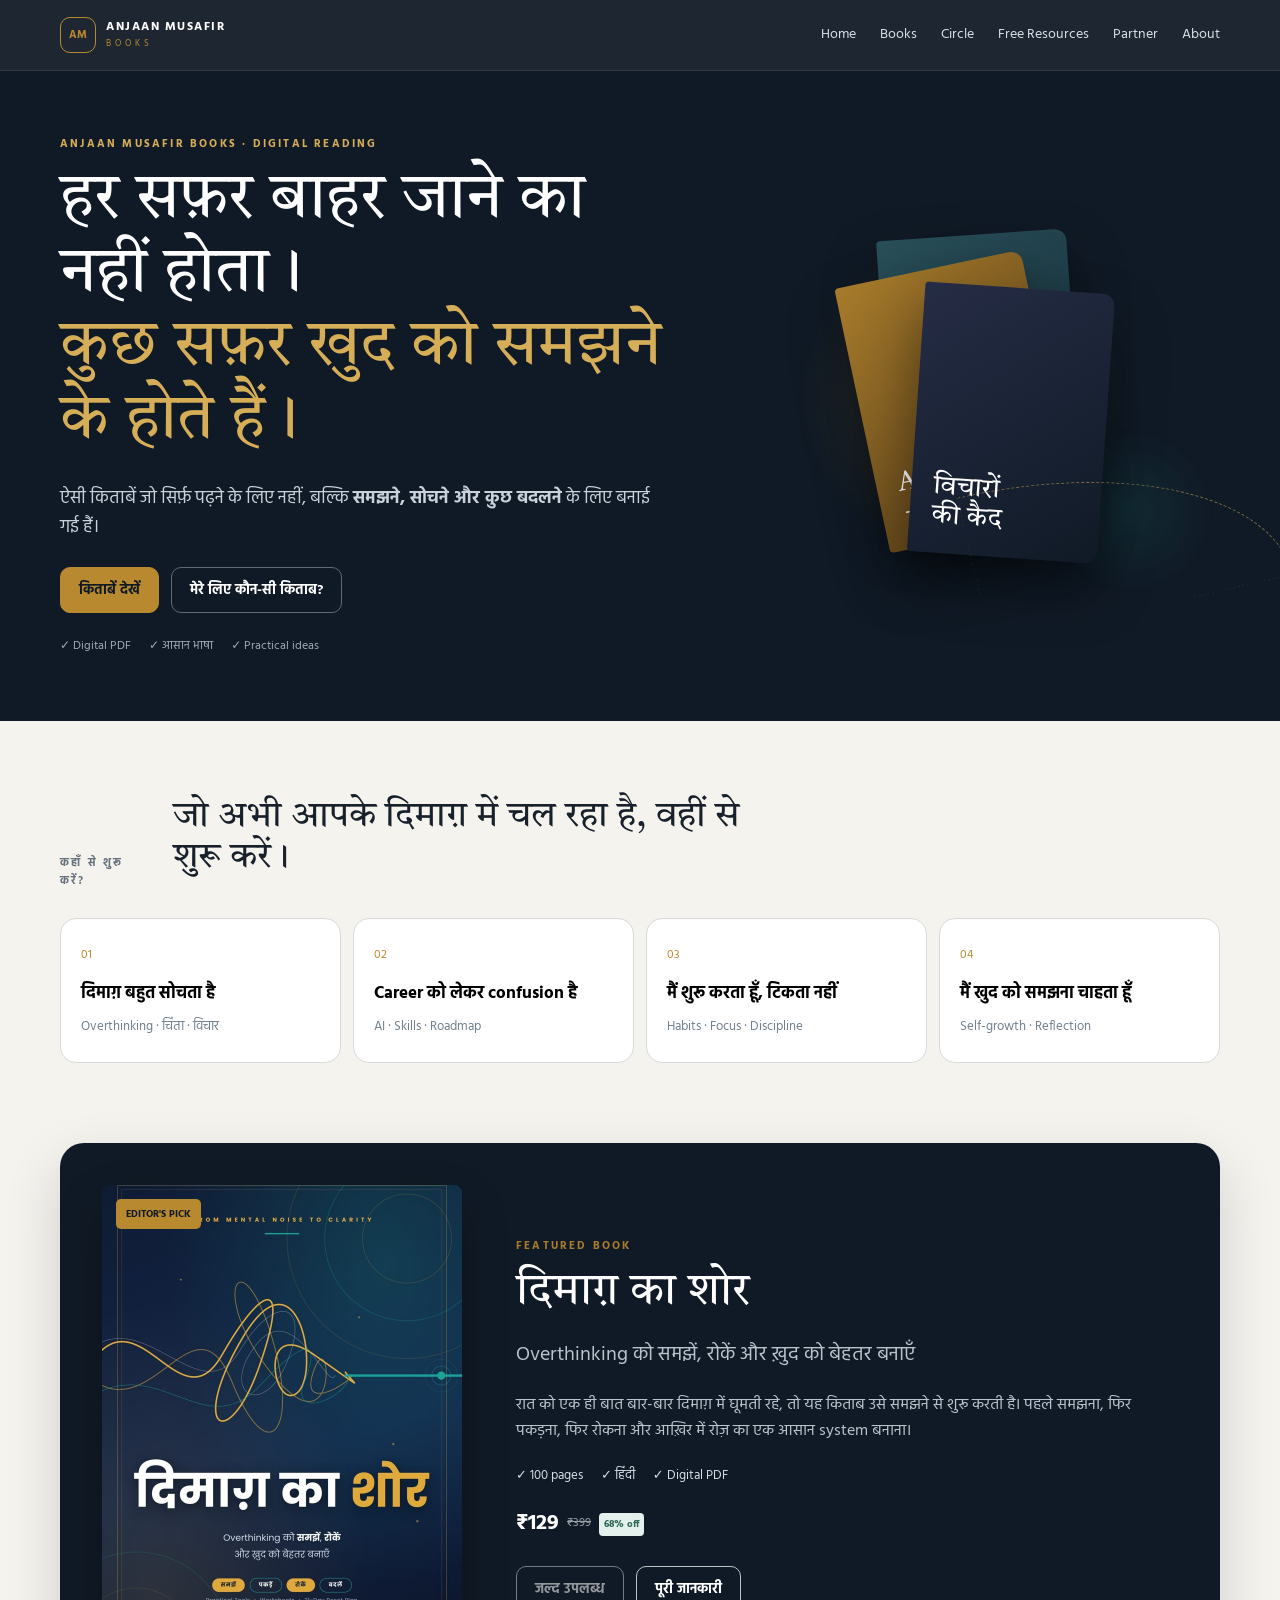
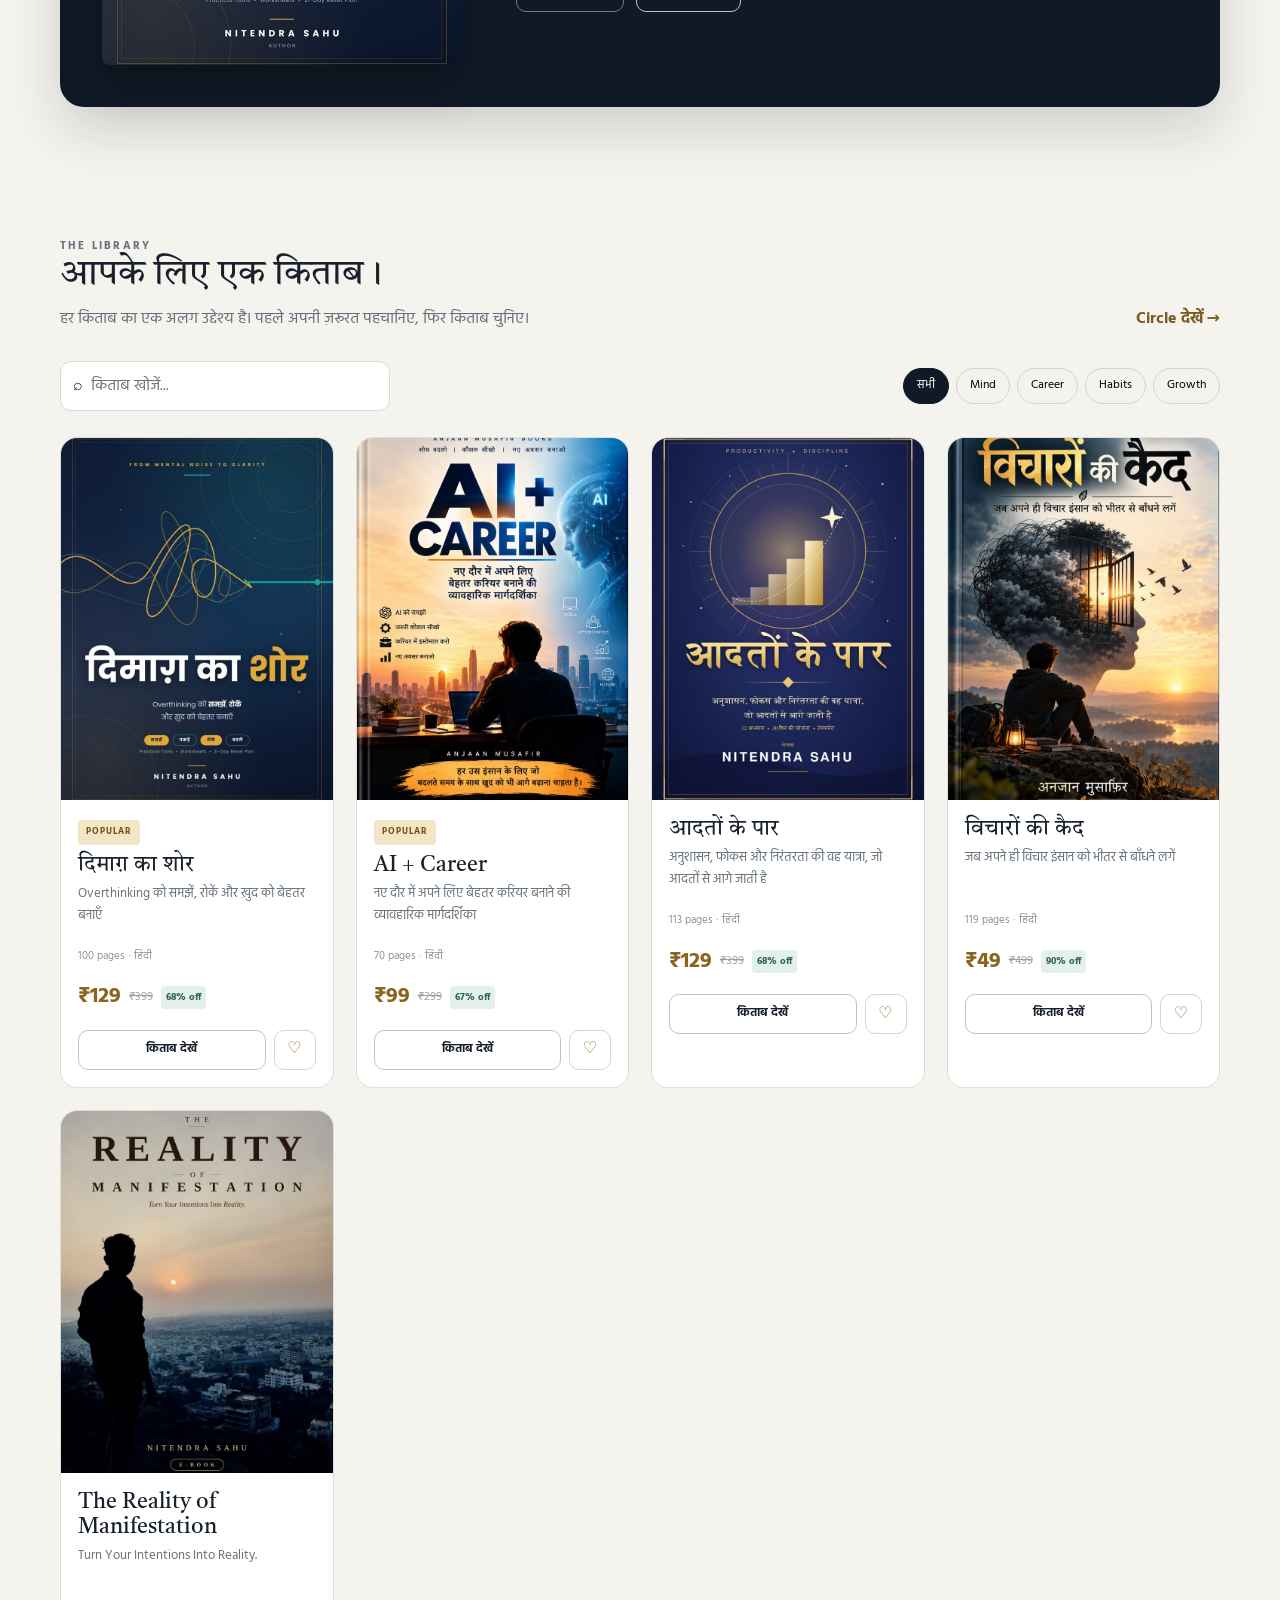
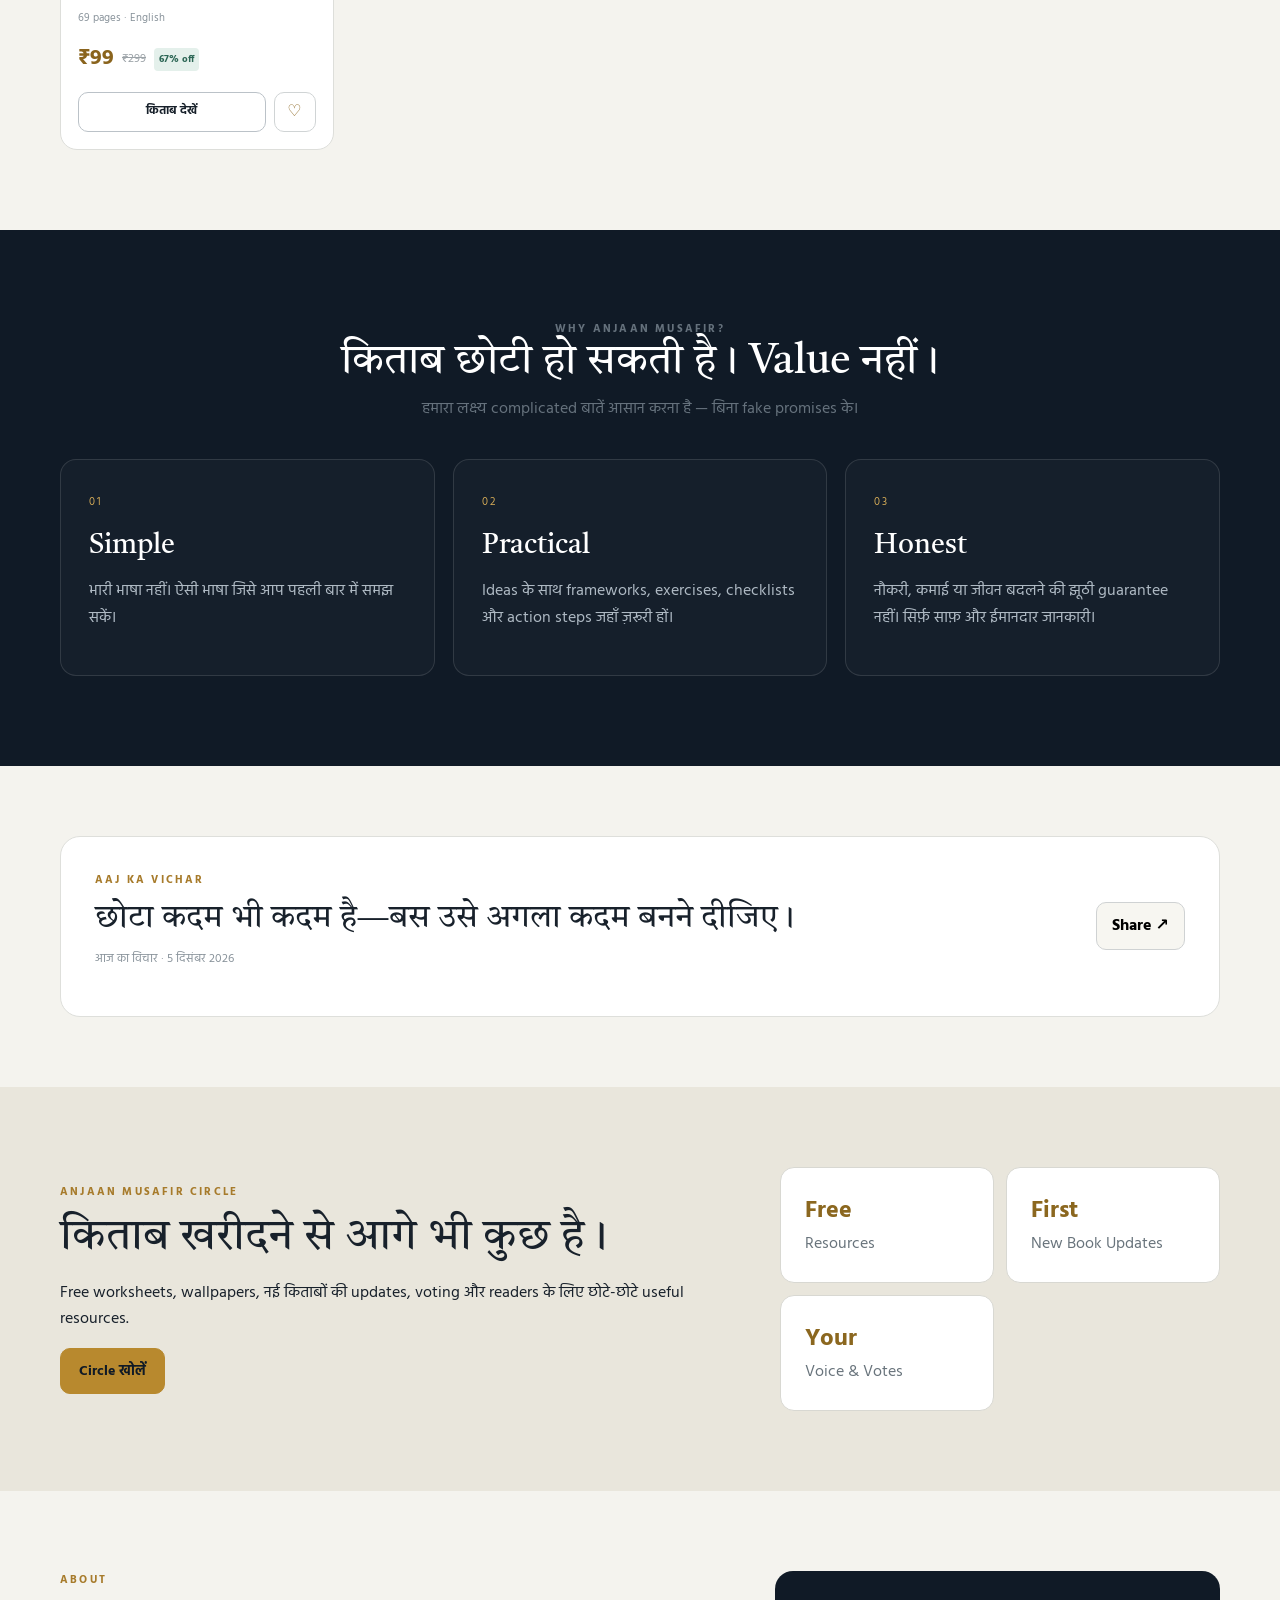
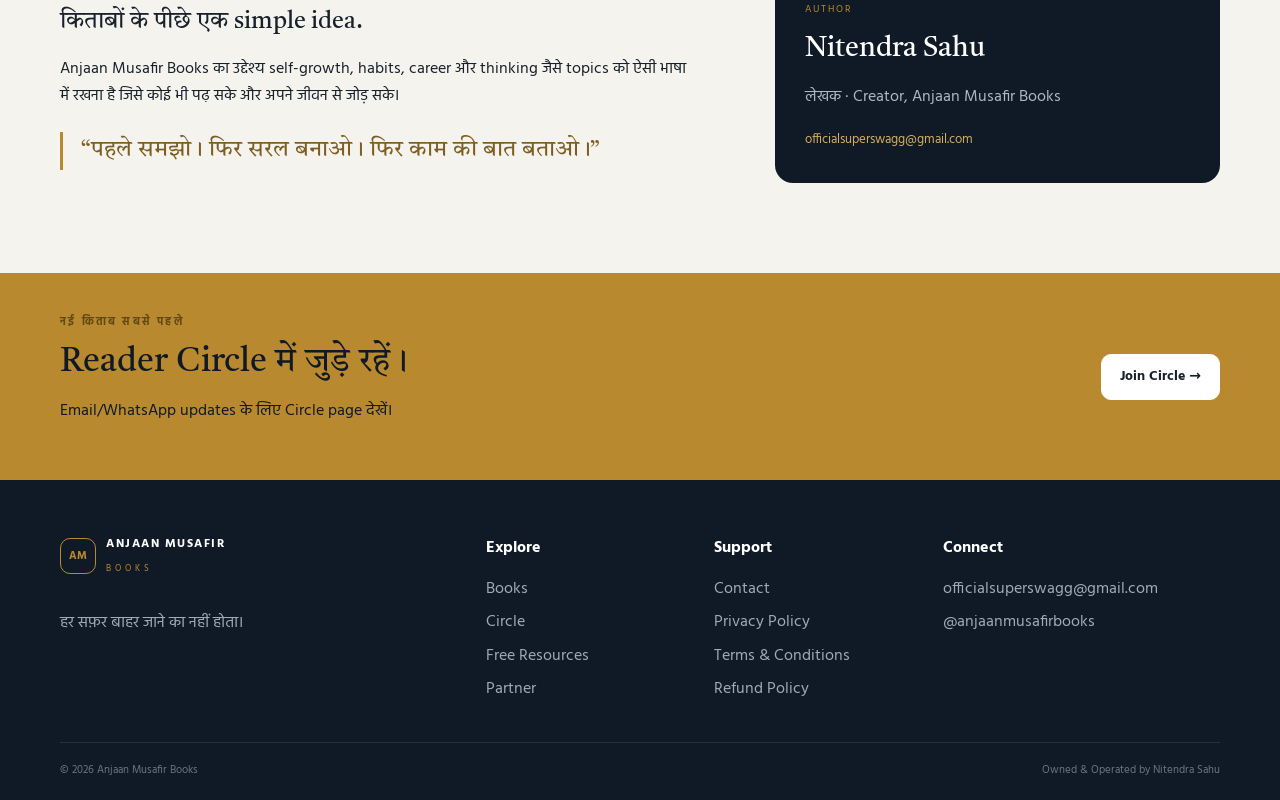
==== commit f0e6415b: "Add files via upload" ====
--- a/index.html
+++ b/index.html
@@ -1,116 +1,151 @@
-<!DOCTYPE html>
+<!doctype html>
 <html lang="hi">
 <head>
 <meta charset="utf-8">
-<meta name="viewport" content="width=device-width, initial-scale=1">
+<meta name="viewport" content="width=device-width,initial-scale=1,viewport-fit=cover">
 <title>Anjaan Musafir Books — Hindi eBooks</title>
-<meta name="description" content="Anjaan Musafir Books — सोच, आदतें, करियर और self-growth पर सरल और practical eBooks.">
+<meta name="description" content="Anjaan Musafir Books — सोच, आदतें, करियर और self-growth पर सरल, practical eBooks.">
+<meta name="theme-color" content="#101a26">
 <meta property="og:title" content="Anjaan Musafir Books">
 <meta property="og:description" content="हर सफ़र बाहर जाने का नहीं होता। कुछ सफ़र खुद को समझने के होते हैं।">
-<meta property="og:type" content="website">
-<meta name="theme-color" content="#101a26">
-<link rel="icon" href="data:image/svg+xml,%3Csvg xmlns='http://www.w3.org/2000/svg' viewBox='0 0 32 32'%3E%3Crect width='32' height='32' rx='7' fill='%23101a26'/%3E%3Ccircle cx='16' cy='16' r='5' fill='%23b8892e'/%3E%3C/svg%3E">
+<link rel="manifest" href="manifest.webmanifest">
+<link rel="icon" href="data:image/svg+xml,%3Csvg xmlns='http://www.w3.org/2000/svg' viewBox='0 0 64 64'%3E%3Crect width='64' height='64' rx='14' fill='%23101a26'/%3E%3Cpath d='M16 46V18h28c6 0 8 3 8 7v21H24c-5 0-8-2-8-7Z' fill='%23b8892e'/%3E%3Cpath d='M24 23h20' stroke='%23101a26' stroke-width='4'/%3E%3C/svg%3E">
 <link rel="preconnect" href="https://fonts.googleapis.com">
 <link rel="preconnect" href="https://fonts.gstatic.com" crossorigin>
-<link href="https://fonts.googleapis.com/css2?family=Tiro+Devanagari+Hindi:ital@0;1&family=Hind:wght@400;500;600&display=swap" rel="stylesheet">
+<link href="https://fonts.googleapis.com/css2?family=Hind:wght@400;500;600;700&family=Tiro+Devanagari+Hindi:ital@0;1&display=swap" rel="stylesheet">
 <link rel="stylesheet" href="style.css">
 </head>
 <body data-page="home">
-<a class="skip" href="#books">मुख्य भाग पर जाएँ</a>
-<header>
-  <div class="wrap bar">
-    <a class="logo" href="index.html">ANJAAN MUSAFIR BOOKS</a>
-    <button id="menu" class="menu" aria-expanded="false" aria-controls="nav">Menu</button>
-    <nav id="nav" aria-label="Main navigation">
+<a class="skip" href="#main">मुख्य भाग पर जाएँ</a>
+<header class="site-header">
+  <div class="wrap header-inner">
+    <a class="brand" href="index.html" aria-label="Anjaan Musafir Books home">
+      <span class="brand-mark">AM</span>
+      <span><b>ANJAAN MUSAFIR</b><small>BOOKS</small></span>
+    </a>
+    <button class="menu-btn" id="menuBtn" aria-expanded="false" aria-controls="siteNav">Menu</button>
+    <nav id="siteNav" class="site-nav" aria-label="मुख्य मेन्यू">
       <a href="index.html">Home</a>
-      <a href="index.html#books">Books</a>
+      <a href="#books">Books</a>
       <a href="circle.html">Circle</a>
-      <a href="offers.html">Offers</a>
       <a href="resources.html">Free Resources</a>
-      <a href="account.html">My Account</a>
+      <a href="partner.html">Partner</a>
+      <a href="#about">About</a>
     </nav>
   </div>
 </header>
 
-<main>
+<main id="main">
 <section class="hero">
   <div class="wrap hero-grid">
-    <div>
-      <p class="eyebrow">ANJAAN MUSAFIR BOOKS</p>
-      <h1>हर सफ़र बाहर जाने का नहीं होता।<br><span>कुछ सफ़र खुद को समझने के होते हैं।</span></h1>
-      <p class="hero-copy">सरल भाषा में ऐसी किताबें, जो सिर्फ़ पढ़ने के लिए नहीं—समझने, सोचने और आगे बढ़ने के लिए बनाई गई हैं।</p>
-      <div class="actions">
-        <a class="btn primary" href="#books">किताबें देखें</a>
-        <a class="btn ghost" href="circle.html">Anjaan Musafir Circle</a>
+    <div class="hero-copy">
+      <p class="eyebrow">ANJAAN MUSAFIR BOOKS · DIGITAL READING</p>
+      <h1>हर सफ़र बाहर जाने का नहीं होता।<br><em>कुछ सफ़र खुद को समझने के होते हैं।</em></h1>
+      <p class="hero-lead">ऐसी किताबें जो सिर्फ़ पढ़ने के लिए नहीं, बल्कि <strong>समझने, सोचने और कुछ बदलने</strong> के लिए बनाई गई हैं।</p>
+      <div class="hero-actions">
+        <a class="btn btn-gold" href="#books">किताबें देखें</a>
+        <button class="btn btn-ghost" id="quizOpen">मेरे लिए कौन-सी किताब?</button>
       </div>
-      <div class="trust-row">
-        <span>✓ Digital eBooks</span><span>✓ आसान भाषा</span><span>✓ Practical ideas</span>
+      <div class="micro-trust">
+        <span>✓ Digital PDF</span><span>✓ आसान भाषा</span><span>✓ Practical ideas</span>
       </div>
     </div>
-    <div id="herocovers" class="hero-covers" aria-hidden="true"></div>
-  </div>
-</section>
-
-<section class="intro-strip">
-  <div class="wrap intro-grid">
-    <div><span class="mini-label">START HERE</span><h2>आपकी journey कहाँ से शुरू होती है?</h2></div>
-    <div class="journey-links">
-      <a href="#books" data-filter="mind"><b>🧠 Mind</b><span>Overthinking & thoughts</span></a>
-      <a href="#books" data-filter="career"><b>🤖 AI & Career</b><span>Skills & future</span></a>
-      <a href="#books" data-filter="growth"><b>🌱 Self Growth</b><span>Habits & consistency</span></a>
+    <div class="hero-art" aria-hidden="true">
+      <div class="orb orb-one"></div><div class="orb orb-two"></div>
+      <div class="book-stack">
+        <div class="fake-cover cover-a"><span>दिमाग़<br>का शोर</span></div>
+        <div class="fake-cover cover-b"><span>AI<br>+ Career</span></div>
+        <div class="fake-cover cover-c"><span>विचारों<br>की कैद</span></div>
+      </div>
+      <div class="route-line"></div>
     </div>
   </div>
 </section>
 
-<section id="featured" aria-label="Featured book"></section>
-
-<section id="books" class="wrap section">
-  <div class="section-head">
-    <div><p class="eyebrow dark">THE LIBRARY</p><h2>हमारी किताबें</h2><p class="sub">सोच, आदतें, करियर और आगे बढ़ने की practical किताबें।</p></div>
-    <div class="filters" aria-label="Book filters">
-      <button class="filter active" data-filter="all">All</button>
-      <button class="filter" data-filter="mind">Mind</button>
-      <button class="filter" data-filter="career">Career</button>
-      <button class="filter" data-filter="growth">Growth</button>
-      <button class="filter" data-filter="manifestation">Manifestation</button>
-    </div>
-  </div>
-  <div id="grid" class="grid"></div>
-</section>
-
-<section class="dark-section">
-  <div class="wrap split">
-    <div><p class="eyebrow">NOT JUST READING</p><h2>Read. Reflect. Apply.</h2></div>
-    <div><p>हमारा उद्देश्य सिर्फ़ eBook बेचना नहीं है। हर किताब के साथ practical resources, action ideas और reader benefits का एक छोटा ecosystem बनाना है।</p><a class="text-link" href="resources.html">Free resources देखें →</a></div>
+<section class="quick-path wrap">
+  <div class="section-heading compact"><p class="eyebrow">कहाँ से शुरू करें?</p><h2>जो अभी आपके दिमाग़ में चल रहा है, वहीं से शुरू करें।</h2></div>
+  <div class="path-grid">
+    <button class="path-card" data-filter="mind"><span>01</span><b>दिमाग़ बहुत सोचता है</b><small>Overthinking · चिंता · विचार</small></button>
+    <button class="path-card" data-filter="career"><span>02</span><b>Career को लेकर confusion है</b><small>AI · Skills · Roadmap</small></button>
+    <button class="path-card" data-filter="habits"><span>03</span><b>मैं शुरू करता हूँ, टिकता नहीं</b><small>Habits · Focus · Discipline</small></button>
+    <button class="path-card" data-filter="growth"><span>04</span><b>मैं खुद को समझना चाहता हूँ</b><small>Self-growth · Reflection</small></button>
   </div>
 </section>
 
-<section class="wrap section value-grid">
-  <div class="value-card"><span>01</span><h3>पहले समझो</h3><p>जटिल बातों को सरल भाषा में समझने की कोशिश।</p></div>
-  <div class="value-card"><span>02</span><h3>फिर apply करो</h3><p>Reading को छोटे, practical actions से जोड़ना।</p></div>
-  <div class="value-card"><span>03</span><h3>फिर आगे बढ़ो</h3><p>छोटे कदम, consistent progress और अपनी journey.</p></div>
+<section id="featured" class="featured-section"></section>
+
+<section id="books" class="wrap section-block">
+  <div class="section-heading">
+    <div><p class="eyebrow">THE LIBRARY</p><h2>आपके लिए एक किताब।</h2><p>हर किताब का एक अलग उद्देश्य है। पहले अपनी ज़रूरत पहचानिए, फिर किताब चुनिए।</p></div>
+    <a class="text-link" href="circle.html">Circle देखें →</a>
+  </div>
+  <div class="library-tools">
+    <div class="search-box"><span>⌕</span><input id="bookSearch" type="search" placeholder="किताब खोजें..." aria-label="किताब खोजें"></div>
+    <div class="filter-row" id="filters">
+      <button class="filter active" data-filter="all">सभी</button>
+      <button class="filter" data-filter="mind">Mind</button>
+      <button class="filter" data-filter="career">Career</button>
+      <button class="filter" data-filter="habits">Habits</button>
+      <button class="filter" data-filter="growth">Growth</button>
+    </div>
+  </div>
+  <div id="grid" class="book-grid"></div>
+  <p id="emptyBooks" class="empty" hidden>इस खोज से कोई किताब नहीं मिली। दूसरा शब्द या topic try करें।</p>
+</section>
+
+<section class="value-section">
+  <div class="wrap">
+    <div class="section-heading centered"><p class="eyebrow">WHY ANJAAN MUSAFIR?</p><h2>किताब छोटी हो सकती है। Value नहीं।</h2><p>हमारा लक्ष्य complicated बातें आसान करना है — बिना fake promises के।</p></div>
+    <div class="value-grid">
+      <article><span class="icon">01</span><h3>Simple</h3><p>भारी भाषा नहीं। ऐसी भाषा जिसे आप पहली बार में समझ सकें।</p></article>
+      <article><span class="icon">02</span><h3>Practical</h3><p>Ideas के साथ frameworks, exercises, checklists और action steps जहाँ ज़रूरी हों।</p></article>
+      <article><span class="icon">03</span><h3>Honest</h3><p>नौकरी, कमाई या जीवन बदलने की झूठी guarantee नहीं। सिर्फ़ साफ़ और ईमानदार जानकारी।</p></article>
+    </div>
+  </div>
+</section>
+
+<section class="daily-thought wrap">
+  <div class="thought-card">
+    <div><p class="eyebrow">AAJ KA VICHAR</p><h2 id="thoughtText">हर जवाब तुरंत मिलना ज़रूरी नहीं है। कभी-कभी थोड़ा रुकना भी एक जवाब होता है।</h2><p id="thoughtDate"></p></div>
+    <button class="share-mini" id="shareThought">Share ↗</button>
+  </div>
 </section>
 
 <section class="circle-preview">
-  <div class="wrap circle-card">
-    <div><p class="eyebrow dark">ANJAAN MUSAFIR CIRCLE</p><h2>नई किताब, special offer और free resources — सबसे पहले।</h2><p>Reader benefits, upcoming launches, Sunday offers और community updates एक जगह।</p></div>
-    <a class="btn primary" href="circle.html">Circle देखें</a>
+  <div class="wrap circle-grid">
+    <div><p class="eyebrow">ANJAAN MUSAFIR CIRCLE</p><h2>किताब खरीदने से आगे भी कुछ है।</h2><p>Free worksheets, wallpapers, नई किताबों की updates, voting और readers के लिए छोटे-छोटे useful resources.</p><a class="btn btn-gold" href="circle.html">Circle खोलें</a></div>
+    <div class="circle-points"><div><b>Free</b><span>Resources</span></div><div><b>First</b><span>New Book Updates</span></div><div><b>Your</b><span>Voice & Votes</span></div></div>
   </div>
 </section>
 
-<section class="wrap section about">
-  <div><p class="eyebrow dark">ABOUT</p><h2>हर कोई थोड़ा मुसाफ़िर है।</h2></div>
-  <div><p>कोई अपने करियर को समझने निकला है। कोई खुद को। कोई अपनी आदतें बदलना चाहता है। Anjaan Musafir Books उसी सफ़र के लिए है—सरल भाषा, काम की बातें और ईमानदार presentation के साथ।</p><a class="text-link" href="index.html#contact">हमारे बारे में और पढ़ें →</a></div>
+<section id="about" class="wrap section-block about-grid">
+  <div><p class="eyebrow">ABOUT</p><h2>किताबों के पीछे एक simple idea.</h2><p>Anjaan Musafir Books का उद्देश्य self-growth, habits, career और thinking जैसे topics को ऐसी भाषा में रखना है जिसे कोई भी पढ़ सके और अपने जीवन से जोड़ सके।</p><p class="quote">“पहले समझो। फिर सरल बनाओ। फिर काम की बात बताओ।”</p></div>
+  <div class="about-note"><span class="note-label">AUTHOR</span><strong>Nitendra Sahu</strong><p>लेखक · Creator, Anjaan Musafir Books</p><a href="mailto:officialsuperswagg@gmail.com">officialsuperswagg@gmail.com</a></div>
 </section>
 
-<section id="contact" class="wrap section contact-grid">
-  <div><p class="eyebrow dark">CONTACT</p><h2>किसी मदद की जरूरत है?</h2><p>Payment, eBook access या किसी किताब से जुड़े सवाल के लिए लिखिए।</p></div>
-  <div id="contactlinks" class="contact-links"></div>
+<section class="newsletter-band">
+  <div class="wrap newsletter-inner">
+    <div><p class="eyebrow">नई किताब सबसे पहले</p><h2>Reader Circle में जुड़े रहें।</h2><p>Email/WhatsApp updates के लिए Circle page देखें।</p></div>
+    <a class="btn btn-light" href="circle.html">Join Circle →</a>
+  </div>
 </section>
 </main>
+<footer id="foot"></footer>
 
-<footer id="foot"></footer>
-<script src="books.js"></script>
-<script src="app.js"></script>
+<div class="modal" id="quizModal" aria-hidden="true">
+  <div class="modal-card">
+    <button class="modal-close" id="quizClose" aria-label="बंद करें">×</button>
+    <p class="eyebrow">QUICK QUIZ</p><h2>अभी आपकी सबसे बड़ी ज़रूरत क्या है?</h2>
+    <p class="muted">बस एक option चुनिए। हम आपको सबसे relevant किताब दिखाएँगे।</p>
+    <div class="quiz-options">
+      <button data-answer="mind">मेरा दिमाग़ बहुत सोचता है</button>
+      <button data-answer="career">Career को लेकर clarity चाहिए</button>
+      <button data-answer="habits">Focus और discipline चाहिए</button>
+      <button data-answer="growth">खुद को बेहतर समझना है</button>
+    </div>
+    <div id="quizResult" class="quiz-result" hidden></div>
+  </div>
+</div>
+<script src="books.js"></script><script src="app.js"></script>
 </body>
 </html>
--- a/style.css
+++ b/style.css
@@ -1,20 +1,21 @@
-:root{--ink:#101a26;--ink2:#172333;--paper:#f4f3ee;--card:#fff;--gold:#b8892e;--gold2:#d0a64d;--teal:#1d6a68;--mute:#66707b;--line:#d9ddd7;--serif:"Tiro Devanagari Hindi",Georgia,serif;--sans:"Hind",system-ui,-apple-system,"Segoe UI",sans-serif}
-*{box-sizing:border-box}html{scroll-behavior:smooth;scroll-padding-top:76px}body{margin:0;background:var(--paper);color:var(--ink);font:400 1.03rem/1.72 var(--sans);overflow-x:hidden}img{max-width:100%;display:block}a{color:inherit}button{font:inherit}
-h1,h2,h3{font-family:var(--serif);font-weight:400;line-height:1.3;margin:0 0 .7rem}h1{font-size:clamp(2.2rem,7vw,4.4rem)}h2{font-size:clamp(1.65rem,4.5vw,2.45rem)}h3{font-size:1.2rem}p{margin:0 0 1rem}.wrap{width:min(1120px,calc(100% - 2.4rem));margin-inline:auto}.narrow{max-width:760px}.micro{font-size:.84rem;color:var(--mute)}.sub{color:var(--mute)}.eyebrow{font:600 .76rem var(--sans);letter-spacing:.17em;text-transform:uppercase;color:#d4b36b;margin-bottom:.7rem}.eyebrow.dark{color:var(--teal)}.mini-label{font:600 .7rem var(--sans);letter-spacing:.12em;text-transform:uppercase;color:var(--teal);margin-bottom:.25rem}.skip{position:absolute;left:-999px}.skip:focus{left:8px;top:8px;background:#fff;padding:.4rem .8rem;z-index:50}
-header{position:sticky;top:0;z-index:20;background:rgba(16,26,38,.97);color:var(--paper);backdrop-filter:blur(10px);border-bottom:1px solid #ffffff10}.bar{min-height:64px;display:flex;align-items:center;justify-content:space-between}.logo{text-decoration:none;font-weight:600;letter-spacing:.14em;font-size:.9rem}.menu{background:none;border:1px solid #ffffff33;color:inherit;border-radius:5px;padding:.35rem .65rem}.menu:focus-visible,.btn:focus-visible,button:focus-visible{outline:3px solid var(--gold);outline-offset:2px}#nav{display:none;position:absolute;left:0;right:0;top:100%;background:var(--ink);padding:.5rem 1.2rem 1rem}#nav.open{display:block}#nav a{display:block;text-decoration:none;padding:.65rem 0;border-bottom:1px solid #ffffff12}@media(min-width:820px){.menu{display:none}#nav,#nav.open{position:static;display:flex;gap:1.5rem;padding:0;background:none}#nav a{border:0;padding:0;font-size:.94rem}#nav a:hover{color:var(--gold2)}}
-.hero{background:radial-gradient(circle at 80% 25%,#24364d 0,#101a26 42%);color:var(--paper);padding:clamp(4rem,10vw,7rem) 0}.hero-grid{display:grid;gap:2.5rem;align-items:center}.hero h1{max-width:760px}.hero h1 span{color:#d9d9d1}.hero-copy{max-width:650px;color:#d4d8d5;font-size:1.1rem}.actions{display:flex;flex-wrap:wrap;gap:.65rem;margin-top:1.2rem}.btn{display:inline-flex;align-items:center;justify-content:center;min-height:44px;padding:.65rem 1.15rem;border:1px solid currentColor;border-radius:5px;text-decoration:none;font-weight:600;cursor:pointer;background:transparent}.btn.primary{background:var(--gold);border-color:var(--gold);color:#151109}.btn.primary:hover{background:var(--gold2)}.btn.ghost{color:var(--paper);border-color:#ffffff55}.btn.light{color:var(--paper)}.off-btn{opacity:.55;border-style:dashed;cursor:default}.trust-row{display:flex;flex-wrap:wrap;gap:1rem;margin-top:1.5rem;color:#aeb7bd;font-size:.88rem}.hero-covers{display:flex;justify-content:center;align-items:center;min-height:250px}.hero-covers img{width:min(32vw,175px);margin-left:-40px;border-radius:4px;box-shadow:0 20px 45px #0008}.hero-covers img:first-child{margin-left:0;transform:rotate(-7deg)}.hero-covers img:nth-child(2){transform:rotate(-2deg)}.hero-covers img:nth-child(3){transform:rotate(3deg)}.hero-covers img:nth-child(4){transform:rotate(7deg)}@media(min-width:820px){.hero-grid{grid-template-columns:1.2fr .8fr}.hero-covers{min-height:400px}}
-.intro-strip{background:#e8e9e3;border-bottom:1px solid var(--line)}.intro-grid{display:grid;gap:1rem;padding:2rem 0}.journey-links{display:grid;grid-template-columns:repeat(3,1fr);gap:.7rem}.journey-links a{background:#fff;border:1px solid var(--line);padding:.9rem;text-decoration:none;border-radius:5px;transition:.2s}.journey-links a:hover{transform:translateY(-2px);border-color:#c5b078}.journey-links b,.journey-links span{display:block}.journey-links span{font-size:.8rem;color:var(--mute)}@media(max-width:560px){.journey-links{grid-template-columns:1fr}}
-.section{padding:clamp(3rem,7vw,5rem) 0}.section-head{display:flex;justify-content:space-between;align-items:end;gap:2rem;margin-bottom:1.7rem}.filters{display:flex;flex-wrap:wrap;gap:.4rem}.filter{border:1px solid var(--line);background:#fff;border-radius:999px;padding:.35rem .7rem;cursor:pointer;color:var(--mute)}.filter.active{background:var(--ink);color:#fff;border-color:var(--ink)}.grid{display:grid;grid-template-columns:repeat(2,minmax(0,1fr));gap:1rem}@media(min-width:820px){.grid{grid-template-columns:repeat(3,1fr);gap:1.4rem}}
-.card{position:relative;background:#fff;border:1px solid var(--line);border-radius:7px;padding:.75rem;box-shadow:0 8px 30px #101a2608}.card img{width:100%;aspect-ratio:3/4;object-fit:cover;border-radius:4px;margin-bottom:.8rem}.card h3{font-size:1.12rem}.card .sub{font-size:.88rem;line-height:1.5}.meta{font-size:.83rem;color:var(--mute)}.card .actions{gap:.45rem}.card .btn{flex:1;padding:.5rem .4rem;font-size:.86rem}.badge{display:inline-block;background:var(--teal);color:#fff;font:600 .7rem var(--sans);padding:.2rem .55rem;border-radius:3px}.card>.badge{position:absolute;left:1rem;top:1rem;z-index:2}.wish{position:absolute;right:1rem;top:1rem;z-index:3;width:34px;height:34px;border:1px solid #fff;background:#ffffffea;border-radius:50%;cursor:pointer;font-size:1.15rem}.wish.saved{color:#9b2735}.price{display:flex;align-items:baseline;flex-wrap:wrap;gap:.2rem .55rem;margin:.45rem 0}.price .now{font-weight:700;font-size:1.35rem}.price s{font-size:.9rem;color:var(--mute)}.price .off{font-size:.8rem;font-weight:600;color:var(--teal)}.price.big .now{font-size:2.15rem}.plabel{flex-basis:100%;margin:0;color:var(--gold);font:600 .72rem var(--sans);letter-spacing:.12em}
-#featured{background:#ecece7}.featured{display:grid;gap:2.5rem;align-items:center;padding:clamp(3rem,7vw,5rem) 0}.featured-cover img{width:min(330px,80%);margin:auto;box-shadow:0 25px 55px #101a2630;border-radius:4px}.featured .badge{margin-bottom:.5rem}@media(min-width:820px){.featured{grid-template-columns:.75fr 1.25fr;gap:5rem}}
-.dark-section{background:var(--ink);color:var(--paper);padding:clamp(3.5rem,8vw,5.5rem) 0}.split{display:grid;gap:1.8rem;align-items:center}@media(min-width:820px){.split{grid-template-columns:1fr 1fr;gap:5rem}}
-.value-grid{display:grid;grid-template-columns:1fr;gap:1rem}@media(min-width:700px){.value-grid{grid-template-columns:repeat(3,1fr)}}.value-card{border-top:2px solid var(--gold);padding-top:1rem}.value-card span{font-size:.8rem;color:var(--gold)}.text-link{color:var(--teal);font-weight:600;text-decoration:none}.dark-section .text-link{color:#d6b76d}.circle-preview{padding:0 0 4rem}.circle-card{background:#e7e7e0;border:1px solid var(--line);border-radius:8px;padding:clamp(1.5rem,4vw,3rem);display:flex;justify-content:space-between;align-items:center;gap:2rem}.about,.contact-grid{display:grid;gap:2rem}@media(min-width:820px){.about,.contact-grid{grid-template-columns:1fr 1fr;gap:5rem}}.contact-links a{display:block;color:var(--teal);font-weight:600;text-decoration:none;padding:.2rem 0}
-.page-hero{background:#e7e8e2;padding:clamp(3.5rem,8vw,6rem) 0}.page-hero h1{font-size:clamp(2.2rem,6vw,4rem)}.page-hero p{max-width:700px;color:var(--mute);font-size:1.08rem}
-.circle-grid,.resource-grid,.steps{display:grid;grid-template-columns:1fr;gap:1rem}@media(min-width:760px){.circle-grid,.resource-grid,.steps{grid-template-columns:repeat(2,1fr)}}@media(min-width:1000px){.circle-grid,.resource-grid{grid-template-columns:repeat(3,1fr)}}.feature-tile,.resource-card,.steps>div{background:#fff;border:1px solid var(--line);border-radius:7px;padding:1.4rem;text-decoration:none}.feature-tile span,.resource-card>span,.steps span{font-size:.75rem;color:var(--gold)}.feature-tile h2,.resource-card h2{margin-top:.4rem}.feature-tile p,.resource-card p{color:var(--mute)}
-.offer-feature{background:#fff;border:1px solid var(--line);border-radius:8px;padding:clamp(1.5rem,4vw,3rem);display:grid;gap:2rem}@media(min-width:760px){.offer-feature{grid-template-columns:1fr 1fr}}.offer-rule{border-left:2px solid var(--gold);padding-left:1rem;color:var(--mute)}.offer-list{display:grid;gap:.8rem}.offer-row{background:#fff;border:1px solid var(--line);border-radius:7px;padding:1.2rem;display:flex;justify-content:space-between;gap:1.5rem;align-items:center}.offer-row h3{margin:.5rem 0}.offer-row p{color:var(--mute)}.empty-state{border:1px dashed #c5c9c1;padding:2rem;text-align:center;border-radius:7px}
-.account-shell{max-width:820px}.account-panel{background:#fff;border:1px solid var(--line);border-radius:9px;padding:clamp(1.2rem,4vw,2rem)}.account-head{display:flex;justify-content:space-between;gap:1rem;align-items:start}.level{border:1px solid var(--gold);padding:.25rem .65rem;border-radius:999px;font-size:.8rem;color:#80611e}.stats{display:grid;grid-template-columns:repeat(3,1fr);border-block:1px solid var(--line);margin:1.5rem 0;padding:1rem 0;text-align:center}.stats b,.stats span{display:block}.stats b{font-size:1.5rem}.stats span{font-size:.8rem;color:var(--mute)}.account-list{display:grid;grid-template-columns:repeat(2,1fr);gap:.5rem}.account-list a{padding:.8rem;background:#f5f5f1;border-radius:5px;text-decoration:none}.account-note{margin-top:1.2rem;background:#f7f1df;border-left:3px solid var(--gold);padding:1rem;font-size:.88rem}
-.two-col{display:grid;gap:2rem}@media(min-width:760px){.two-col{grid-template-columns:1fr 1fr;gap:4rem}}.two-col li{margin-bottom:.5rem}.steps>div{min-height:180px}.thankyou{text-align:left}
-.book-hero{background:#e7e8e2;padding:clamp(2.5rem,7vw,5rem) 0}.book-grid{display:grid;gap:2.5rem;align-items:center}@media(min-width:820px){.book-grid{grid-template-columns:.7fr 1.3fr;gap:5rem}}.book-cover img{width:min(360px,85%);margin:auto;box-shadow:0 25px 55px #101a2630;border-radius:4px}.book-toolkit{display:grid;gap:2rem;background:#ecece7;border-radius:8px;padding-inline:clamp(1.3rem,4vw,3rem)}@media(min-width:820px){.book-toolkit{grid-template-columns:1fr 1fr}}ul{padding-left:1.25rem}li{margin-bottom:.45rem}.chaps{columns:1;padding-left:1.4rem}@media(min-width:820px){.chaps{columns:2;column-gap:3rem}}.faq details{border-bottom:1px solid var(--line);padding:.8rem 0}.faq summary{cursor:pointer;font-weight:600}.faq p{color:var(--mute);margin:.5rem 0 0}.note-box{background:#f7f1df;border-left:3px solid var(--gold);padding:1rem}.sticky-buy{display:flex;position:fixed;bottom:0;left:0;right:0;z-index:19;background:#fff;border-top:1px solid var(--line);padding:.55rem 1rem;justify-content:space-between;align-items:center;gap:1rem}@media(min-width:820px){.sticky-buy{display:none}}
-footer{background:var(--ink);color:#c9d0d4;padding:3rem 0 2rem}.footer-grid{display:grid;gap:2rem}@media(min-width:760px){.footer-grid{grid-template-columns:1.3fr .8fr .8fr}}footer nav a{display:block;text-decoration:none;padding:.18rem 0;font-size:.9rem}footer nav a:hover{color:var(--gold2)}.brand{color:#fff;letter-spacing:.14em;font-weight:600}.copy{font-size:.8rem;opacity:.7;margin-top:2rem}
-@media(max-width:560px){.section-head{display:block}.filters{margin-top:1rem}.circle-card{display:block}.circle-card .btn{margin-top:1rem}.offer-row{display:block}.offer-row .btn{margin-top:.7rem}.account-list{grid-template-columns:1fr}}
-@media(prefers-reduced-motion:reduce){html{scroll-behavior:auto}}
+*{box-sizing:border-box}html{scroll-behavior:smooth}body{margin:0;background:#f4f3ee;color:#18212b;font-family:"Hind",system-ui,sans-serif;line-height:1.65}a{color:inherit;text-decoration:none}button,input{font:inherit}button{cursor:pointer}.wrap{width:min(1160px,calc(100% - 32px));margin:auto}.skip{position:fixed;left:10px;top:-60px;background:#b8892e;color:#101a26;padding:10px 16px;z-index:9999}.skip:focus{top:10px}
+.site-header{position:sticky;top:0;z-index:50;background:rgba(16,26,38,.94);backdrop-filter:blur(16px);border-bottom:1px solid rgba(255,255,255,.08)}.header-inner{min-height:70px;display:flex;align-items:center;justify-content:space-between}.brand{display:flex;align-items:center;gap:10px;color:#fff}.brand b{display:block;font-size:12px;letter-spacing:1.5px}.brand small{display:block;color:#b8892e;font-size:9px;letter-spacing:4px}.brand-mark{width:36px;height:36px;border:1px solid #b8892e;border-radius:10px;display:grid;place-items:center;color:#b8892e;font-weight:700;font-size:11px}.site-nav{display:flex;gap:24px;color:#d9e0e7;font-size:14px}.site-nav a:hover{color:#e5bd65}.menu-btn{display:none;background:none;border:1px solid #53606e;color:#fff;border-radius:9px;padding:7px 11px}
+.hero{background:#101a26;color:#fff;overflow:hidden;position:relative}.hero-grid{min-height:650px;display:grid;grid-template-columns:1.08fr .92fr;align-items:center;gap:40px}.eyebrow{font-size:11px;letter-spacing:2.2px;font-weight:700;color:#a77b2b;margin:0 0 12px}.hero .eyebrow{color:#d5ad58}.hero h1,h1,h2,h3{font-family:"Tiro Devanagari Hindi",serif;font-weight:400;line-height:1.15}.hero h1{font-size:clamp(38px,5vw,68px);margin:0 0 24px;max-width:760px}.hero h1 em{color:#d7ae58;font-style:normal}.hero-lead{font-size:18px;color:#c9d2db;max-width:640px}.hero-actions,.actions{display:flex;gap:12px;align-items:center;flex-wrap:wrap;margin-top:24px}.btn{display:inline-flex;align-items:center;justify-content:center;min-height:46px;padding:10px 18px;border-radius:10px;border:1px solid #c5cbd0;font-weight:700;font-size:14px;transition:.2s transform,.2s box-shadow,.2s background}.btn:hover{transform:translateY(-2px);box-shadow:0 8px 24px rgba(16,26,38,.13)}.btn-gold{background:#b8892e;border-color:#b8892e;color:#101a26}.btn-ghost{color:#fff;border-color:#5c6976;background:transparent}.btn-outline{background:transparent;border-color:#bbc2c8}.btn-light{background:#fff;color:#18212b;border-color:#fff}.btn-disabled{opacity:.55;cursor:not-allowed}.micro-trust{display:flex;gap:18px;flex-wrap:wrap;color:#9eabb7;font-size:12px;margin-top:24px}.hero-art{height:470px;position:relative;display:grid;place-items:center}.orb{position:absolute;border-radius:50%;filter:blur(2px)}.orb-one{width:360px;height:360px;background:radial-gradient(circle,rgba(184,137,46,.22),transparent 65%)}.orb-two{width:180px;height:180px;background:radial-gradient(circle,rgba(31,111,107,.2),transparent 65%);right:0;bottom:30px}.book-stack{position:relative;width:260px;height:350px;transform:rotate(-4deg)}.fake-cover{position:absolute;width:190px;height:270px;border-radius:4px 12px 12px 4px;box-shadow:0 28px 55px rgba(0,0,0,.4);display:flex;align-items:flex-end;padding:22px;color:#fff;font-family:"Tiro Devanagari Hindi";font-size:27px;line-height:1.05}.cover-a{left:55px;top:15px;background:linear-gradient(145deg,#294f59,#142b36)}.cover-b{left:28px;top:45px;background:linear-gradient(145deg,#a77b2b,#4d3616);transform:rotate(-8deg)}.cover-c{left:82px;top:70px;background:linear-gradient(145deg,#252c45,#101a26);transform:rotate(8deg)}.route-line{position:absolute;width:310px;height:150px;border:1px dashed rgba(216,174,88,.55);border-left:0;border-bottom:0;border-radius:0 100% 0 0;right:-60px;bottom:20px;transform:rotate(-13deg)}
+.quick-path{padding:76px 0 30px}.section-heading h2{font-size:36px;margin:0 0 10px}.section-heading p{margin:0;color:#65717c}.section-heading.compact{max-width:720px}.path-grid{display:grid;grid-template-columns:repeat(4,1fr);gap:12px;margin-top:28px}.path-card{text-align:left;border:1px solid #d7d9d8;background:#fff;border-radius:16px;padding:20px;min-height:145px;transition:.2s}.path-card:hover{transform:translateY(-4px);border-color:#b8892e;box-shadow:0 15px 35px rgba(16,26,38,.08)}.path-card span{color:#b8892e;font-size:12px}.path-card b{display:block;font-size:17px;margin:13px 0 5px}.path-card small{color:#71808d}
+.featured-section{padding:50px 0}.feature-card{display:grid;grid-template-columns:360px 1fr;gap:54px;align-items:center;background:#101a26;color:#fff;border-radius:24px;padding:42px;box-shadow:0 22px 55px rgba(16,26,38,.16)}.feature-cover{position:relative}.feature-cover img,.book-cover-large img{width:100%;aspect-ratio:3/4;object-fit:cover;border-radius:8px;display:block;box-shadow:0 22px 45px rgba(0,0,0,.28)}.feature-stamp{position:absolute;left:14px;top:14px;background:#b8892e;color:#101a26;font-size:10px;font-weight:800;padding:7px 10px;border-radius:5px}.feature-copy h2{font-size:45px;margin:0 0 10px}.feature-copy .lead{font-size:20px;color:#d5dce2}.feature-copy>p:not(.eyebrow){color:#b8c3cc}.feature-points{display:flex;gap:18px;flex-wrap:wrap;color:#d4dde4;font-size:13px;margin:20px 0}.feature-card .price strong{color:#fff}
+.section-block{padding:80px 0}.section-heading{display:flex;justify-content:space-between;gap:30px;align-items:end;margin-bottom:28px}.text-link{color:#7b5b20;font-weight:700}.library-tools{display:flex;justify-content:space-between;gap:20px;align-items:center;margin-bottom:26px}.search-box{background:#fff;border:1px solid #d7d9d8;border-radius:11px;display:flex;align-items:center;gap:8px;padding:0 12px;width:min(330px,100%)}.search-box input{border:0;outline:0;background:none;width:100%;padding:11px 0}.filter-row{display:flex;gap:7px;flex-wrap:wrap}.filter{border:1px solid #d1d4d5;background:transparent;border-radius:99px;padding:7px 13px;font-size:12px}.filter.active{background:#101a26;color:#fff;border-color:#101a26}.book-grid{display:grid;grid-template-columns:repeat(4,1fr);gap:22px}.book-card{background:#fff;border:1px solid #dddeda;border-radius:17px;overflow:hidden;transition:.2s;display:flex;flex-direction:column}.book-card:hover{transform:translateY(-5px);box-shadow:0 18px 40px rgba(16,26,38,.1)}.cover-wrap{background:#e8e7e0;position:relative;display:block;aspect-ratio:3/4;overflow:hidden}.cover-wrap img{width:100%;height:100%;object-fit:cover;display:block}.cover-wrap img.missing-cover{display:none}.cover-fallback{position:absolute;inset:0;display:grid;place-items:center;padding:30px;text-align:center;background:linear-gradient(145deg,#243d47,#101a26);color:#fff;font:28px "Tiro Devanagari Hindi"}.cover-wrap img:not(.missing-cover)+.cover-fallback{display:none}.card-body{padding:17px}.badge{display:inline-block;background:#f2e5c8;color:#755516;font-size:9px;font-weight:800;letter-spacing:1px;padding:5px 8px;border-radius:4px;margin-bottom:8px}.book-card h3{font-size:22px;margin:0 0 5px}.book-card h3 a:hover{color:#8b671f}.book-card p{font-size:13px;color:#66737d;min-height:54px;margin:0}.card-meta{font-size:11px;color:#89939b;margin-top:10px}.price{display:flex;align-items:center;gap:8px;margin-top:14px}.price strong{font-size:22px;color:#8a641d}.price del{font-size:12px;color:#9ba2a7}.price span{font-size:10px;background:#e4f0eb;color:#2c6655;border-radius:4px;padding:3px 5px;font-weight:700}.card-actions{display:flex;gap:8px;margin-top:14px}.card-actions .btn{flex:1;min-height:40px;padding:8px 10px;font-size:12px}.heart,.wish-large{border:1px solid #d0d4d5;background:#fff;border-radius:10px;color:#8a641d}.heart{width:42px}.empty{padding:30px;background:#fff;border:1px dashed #c8cccd;border-radius:12px}
+.value-section{background:#101a26;color:#fff;padding:90px 0}.centered{text-align:center;display:block}.centered p{max-width:620px;margin-left:auto;margin-right:auto}.centered h2{font-size:42px}.value-grid{display:grid;grid-template-columns:repeat(3,1fr);gap:18px;margin-top:36px}.value-grid article{border:1px solid rgba(255,255,255,.12);border-radius:16px;padding:28px;background:rgba(255,255,255,.025)}.icon{color:#d3aa57;font-size:11px;letter-spacing:2px}.value-grid h3{font-size:28px;margin:16px 0 8px}.value-grid p{color:#aeb9c3}
+.daily-thought{padding:70px 0}.thought-card{background:#fff;border:1px solid #dedfdb;border-radius:20px;padding:34px;display:flex;justify-content:space-between;gap:30px;align-items:center}.thought-card h2{font-size:32px;margin:0}.thought-card p:last-child{font-size:12px;color:#88929a}.share-mini{border:1px solid #cfd2d3;background:#f7f6f1;border-radius:10px;padding:10px 15px;font-weight:700;white-space:nowrap}
+.circle-preview{background:#e9e6dc;padding:80px 0}.circle-grid{display:grid;grid-template-columns:1.2fr .8fr;gap:60px;align-items:center}.circle-grid h2{font-size:44px;margin:0 0 12px}.circle-points{display:grid;grid-template-columns:1fr 1fr;gap:12px}.circle-points div{background:#fff;border:1px solid #d8d8d2;border-radius:14px;padding:24px}.circle-points b{display:block;color:#8b671f;font-size:24px}.circle-points span{color:#69747c}
+.about-grid{display:grid;grid-template-columns:1fr .7fr;gap:80px}.quote{font-family:"Tiro Devanagari Hindi";font-size:23px;color:#7d5d20;border-left:3px solid #b8892e;padding-left:18px}.about-note{align-self:start;background:#101a26;color:#fff;border-radius:18px;padding:30px}.about-note .note-label{display:block;color:#b8892e;font-size:10px;letter-spacing:2px}.about-note strong{display:block;font:28px "Tiro Devanagari Hindi";margin:14px 0 4px}.about-note p{color:#aeb8c0}.about-note a{color:#d3ad60;font-size:13px}
+.newsletter-band{background:#b8892e;color:#101a26;padding:40px 0}.newsletter-inner{display:flex;justify-content:space-between;align-items:center;gap:20px}.newsletter-inner h2{font-size:34px;margin:0}.newsletter-inner .eyebrow{color:#624914}
+.footer{background:#101a26;color:#9eabb6;padding:55px 0 20px}.footer-grid{display:grid;grid-template-columns:2fr 1fr 1fr 1.4fr;gap:30px}.footer-grid>div{display:flex;flex-direction:column;gap:7px}.footer-grid b{color:#fff;margin-bottom:7px}.footer-brand{margin-bottom:10px}.footer-grid a:hover{color:#d9b66c}.footer-bottom{border-top:1px solid rgba(255,255,255,.09);margin-top:40px;padding-top:18px;display:flex;justify-content:space-between;font-size:11px;color:#697681}
+.modal{position:fixed;inset:0;background:rgba(7,12,18,.72);display:none;place-items:center;padding:18px;z-index:100}.modal.show{display:grid}.modal-card{background:#f4f3ee;max-width:520px;width:100%;border-radius:20px;padding:32px;position:relative;box-shadow:0 30px 80px rgba(0,0,0,.3)}.modal-close{position:absolute;right:16px;top:12px;border:0;background:none;font-size:28px}.quiz-options{display:grid;gap:9px;margin-top:22px}.quiz-options button{border:1px solid #d2d4d2;background:#fff;border-radius:10px;padding:13px;text-align:left}.quiz-options button:hover{border-color:#b8892e}.quiz-result{background:#e9e1cf;padding:18px;border-radius:12px;margin-top:18px}.quiz-result h3{font-size:26px;margin:4px 0}.muted{color:#68747d}.quiz-result .btn{margin-top:12px}
+.book-hero{background:#101a26;color:#fff;padding:65px 0}.book-hero-grid{display:grid;grid-template-columns:320px 1fr;gap:60px;align-items:center}.book-cover-large{position:relative}.wish-large{margin-top:10px;width:100%;padding:11px}.book-intro h1{font-size:52px;margin:4px 0 12px}.book-sub{font-size:21px;color:#c4cdd4}.meta{font-size:12px;color:#94a0aa}.book-intro .price strong{color:#fff}.safe-note{font-size:11px;color:#8f9ba5;margin-top:15px}.book-section{padding:72px 0}.book-section h2{font-size:38px;margin:0 0 15px}.two-col{display:grid;grid-template-columns:1fr .8fr;gap:70px}.benefit-box,.honest-box{background:#fff;border:1px solid #dadbd7;border-radius:16px;padding:25px;align-self:start}.benefit-box b,.honest-box b{display:block;margin-bottom:12px}.benefit-box span{display:block;padding:8px 0;border-bottom:1px solid #ecece8}.soft-section{background:#e9e6dc}.inside-grid{display:grid;grid-template-columns:repeat(2,1fr);gap:12px}.inside-grid div{background:#fff;border-radius:14px;padding:20px;display:flex;gap:15px;align-items:flex-start}.inside-grid span{color:#b8892e;font-weight:700}.inside-grid p{margin:0}.chapter-list{border-top:1px solid #d7d8d4}.chapter-list div{display:grid;grid-template-columns:55px 1fr;border-bottom:1px solid #d7d8d4;padding:14px 0}.chapter-list span{color:#9a7328;font-weight:700}.chapter-list p{margin:0}.check-list{padding-left:20px}.check-list li{padding:8px 0}.honest-box{background:#f0e7d5;border-color:#d7c8aa}.combo-box{margin-bottom:60px;background:#101a26;color:#fff;border-radius:20px;padding:30px;display:flex;align-items:center;justify-content:space-between;gap:25px}.combo-box h2{margin:0;font-size:34px}.faq-section{background:#fff;border-top:1px solid #e1e2de;border-bottom:1px solid #e1e2de}.narrow{max-width:800px}.faq-section details{border-bottom:1px solid #ddd;padding:16px 0}.faq-section summary{font-weight:700;cursor:pointer}.faq-section details p{color:#68747d}.final-cta{background:#101a26;color:#fff;text-align:center;padding:75px 0}.final-cta h2{font-size:42px;max-width:760px;margin:0 auto}.center{justify-content:center}.mobile-buy{display:none}.not-found{padding:100px 0}
+#toast{position:fixed;left:50%;bottom:22px;transform:translate(-50%,20px);opacity:0;background:#101a26;color:#fff;border:1px solid #475361;padding:11px 16px;border-radius:10px;z-index:200;transition:.2s}#toast.show{opacity:1;transform:translate(-50%,0)}
+/* Inner utility pages */
+.page-hero{background:#101a26;color:#fff;padding:80px 0}.page-hero h1{font-size:48px;margin:0 0 12px}.page-content{padding:70px 0}.resource-grid,.circle-cards,.partner-grid{display:grid;grid-template-columns:repeat(3,1fr);gap:18px}.resource-card,.info-card{background:#fff;border:1px solid #dddeda;border-radius:16px;padding:25px}.resource-card h3,.info-card h3{font-size:25px;margin:10px 0}.resource-card p,.info-card p{color:#66737d}.form-note{background:#f0e7d5;border:1px solid #d8c7a5;padding:16px;border-radius:12px;font-size:13px}.legal-copy{max-width:820px}.legal-copy h2{margin-top:35px}
+@media(max-width:900px){.hero-grid{grid-template-columns:1fr;min-height:auto;padding:75px 0}.hero-art{height:380px}.path-grid,.book-grid{grid-template-columns:repeat(2,1fr)}.feature-card{grid-template-columns:260px 1fr}.value-grid,.resource-grid,.circle-cards,.partner-grid{grid-template-columns:1fr}.circle-grid,.about-grid,.two-col{grid-template-columns:1fr;gap:30px}.footer-grid{grid-template-columns:1fr 1fr}.library-tools{align-items:flex-start;flex-direction:column}.book-hero-grid{grid-template-columns:250px 1fr}.book-intro h1{font-size:43px}}
+@media(max-width:640px){.wrap{width:min(100% - 24px,1160px)}.site-nav{display:none;position:absolute;top:70px;left:0;right:0;background:#101a26;padding:12px;flex-direction:column;gap:0;border-bottom:1px solid #2d3742}.site-nav.open{display:flex}.site-nav a{padding:11px 8px}.menu-btn{display:block}.hero h1{font-size:38px}.hero-lead{font-size:16px}.hero-art{height:330px}.book-stack{transform:scale(.8) rotate(-4deg)}.quick-path,.section-block,.daily-thought,.book-section{padding:55px 0}.section-heading h2,.centered h2{font-size:31px}.path-grid,.book-grid{grid-template-columns:1fr 1fr;gap:12px}.path-card{padding:15px;min-height:130px}.path-card b{font-size:15px}.feature-card{grid-template-columns:1fr;padding:22px;gap:28px}.feature-cover{max-width:230px;margin:auto}.feature-copy h2{font-size:34px}.inside-grid{grid-template-columns:1fr}.newsletter-inner,.thought-card,.combo-box{flex-direction:column;align-items:flex-start}.footer-grid{grid-template-columns:1fr}.footer-bottom{flex-direction:column;gap:6px}.book-hero{padding:40px 0 75px}.book-hero-grid{grid-template-columns:1fr;gap:28px}.book-cover-large{max-width:250px;margin:auto}.book-intro h1{font-size:39px}.mobile-buy{display:flex;position:fixed;bottom:0;left:0;right:0;background:#fff;border-top:1px solid #d7d8d6;padding:8px 10px;z-index:80;justify-content:space-between;align-items:center;gap:8px;box-shadow:0 -8px 25px rgba(16,26,38,.12)}.mobile-buy .price{margin:0}.mobile-buy .price del,.mobile-buy .price span{display:none}.mobile-buy .btn{min-height:42px;padding:8px 13px}.final-cta{padding:60px 0}.final-cta h2{font-size:32px}.page-hero{padding:60px 0}.page-hero h1{font-size:39px}}
+@media(max-width:420px){.path-grid,.book-grid{grid-template-columns:1fr}.hero-actions .btn{width:100%}.hero-art{height:290px}.fake-cover{width:155px;height:220px;font-size:22px}.book-stack{transform:scale(.72) rotate(-4deg)}}
+@media(prefers-reduced-motion:reduce){*{scroll-behavior:auto!important;transition:none!important}}
